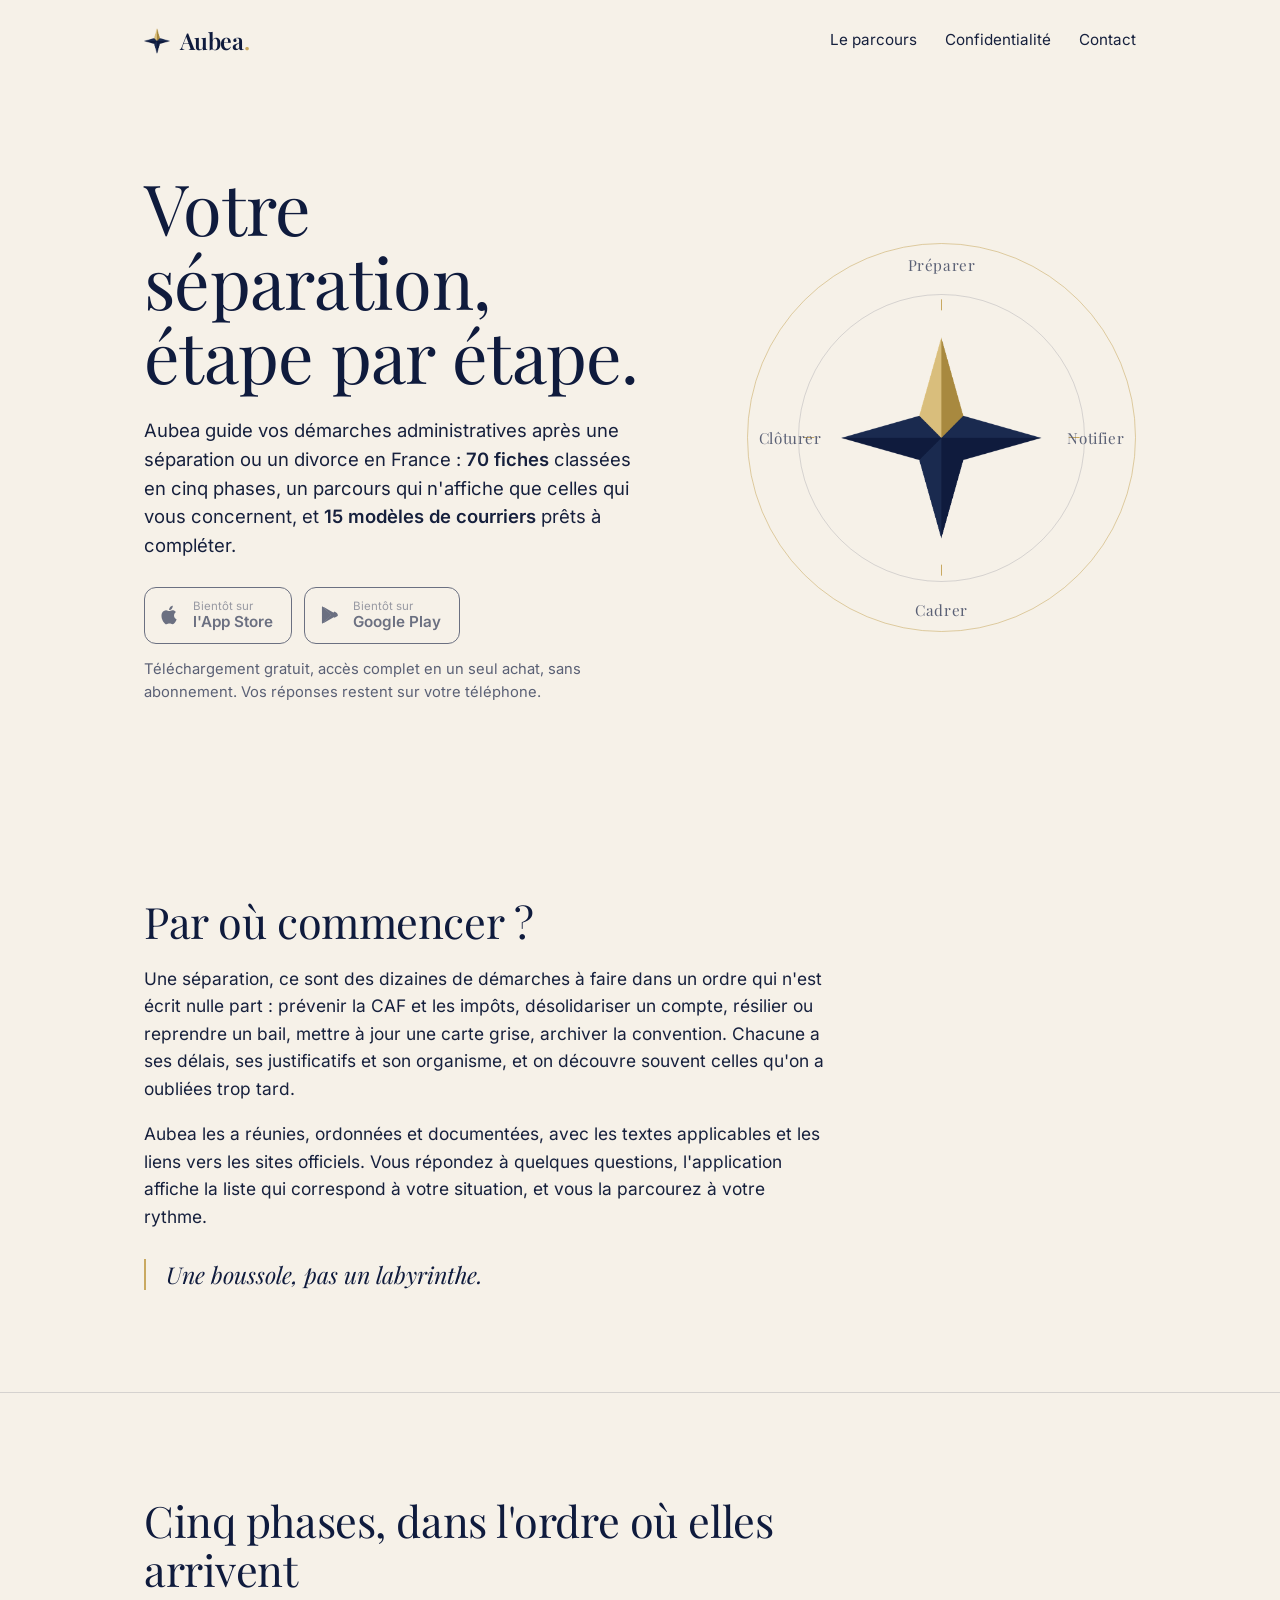
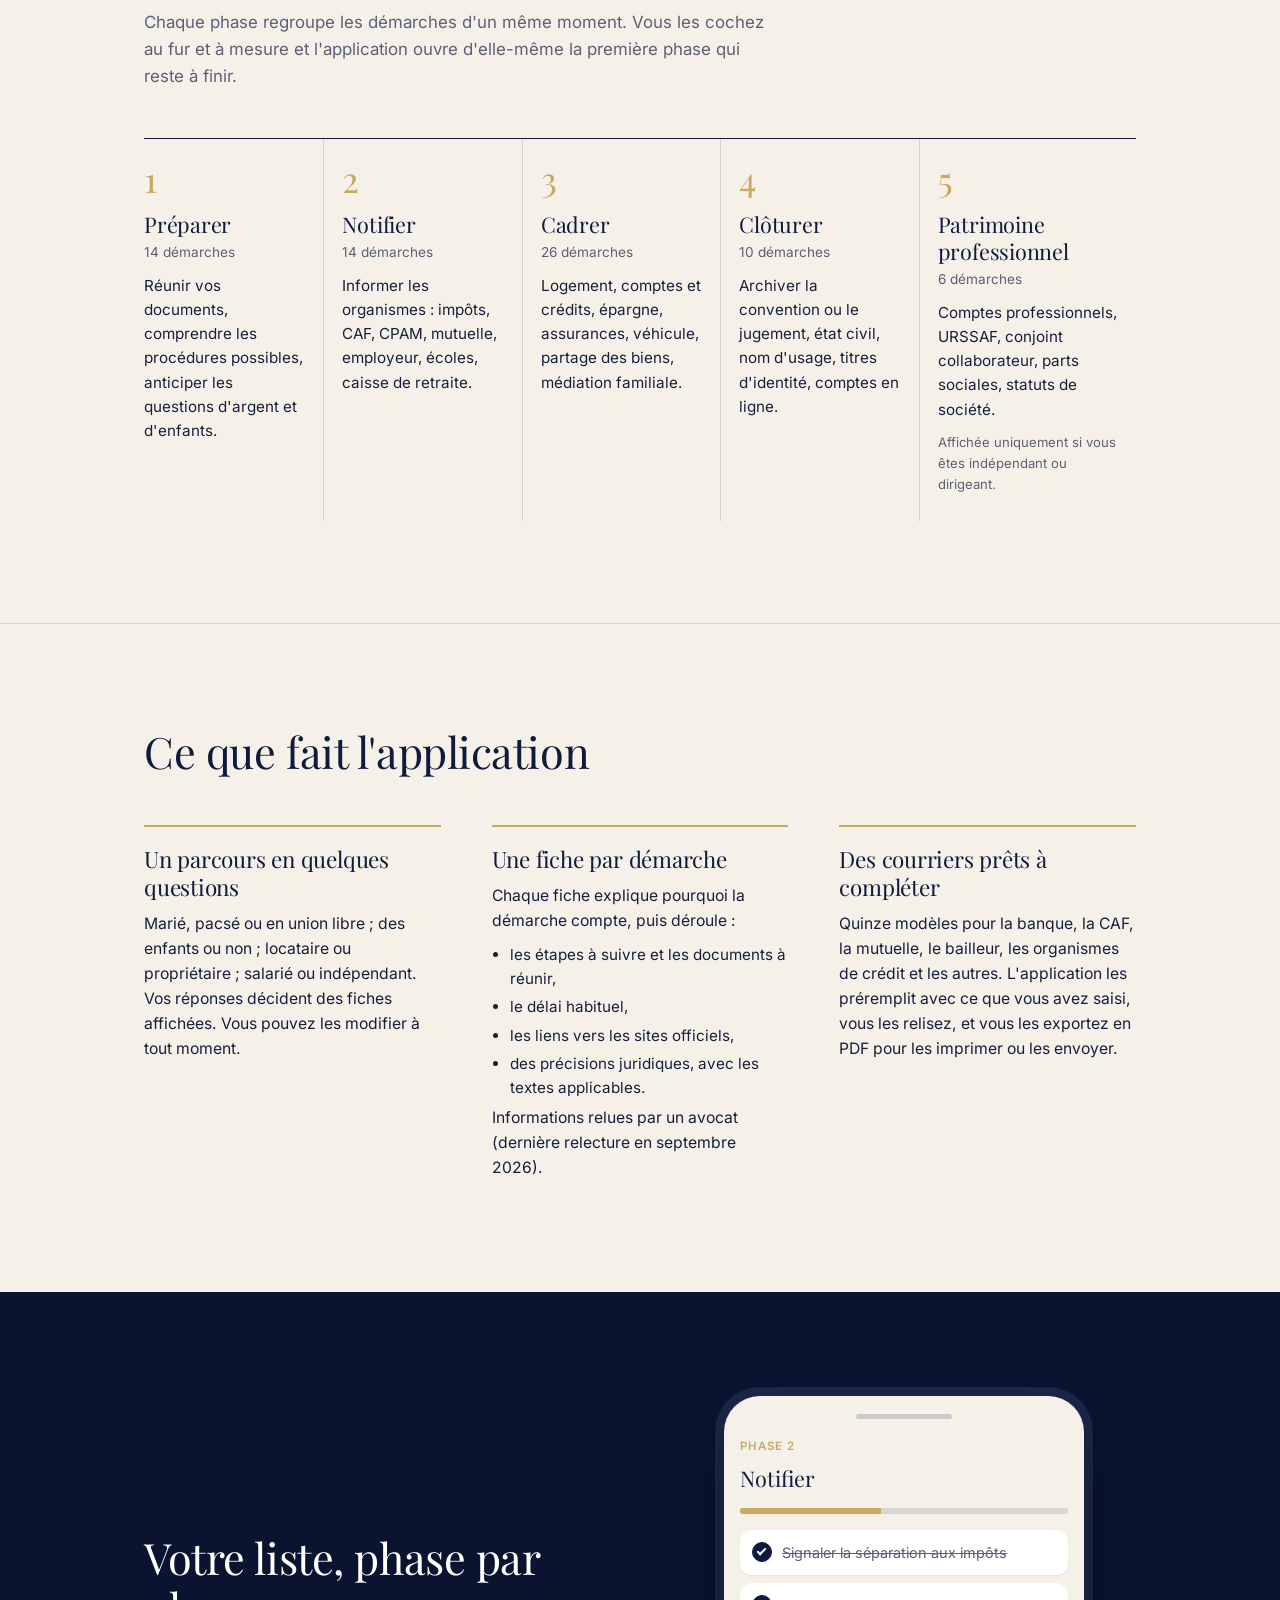
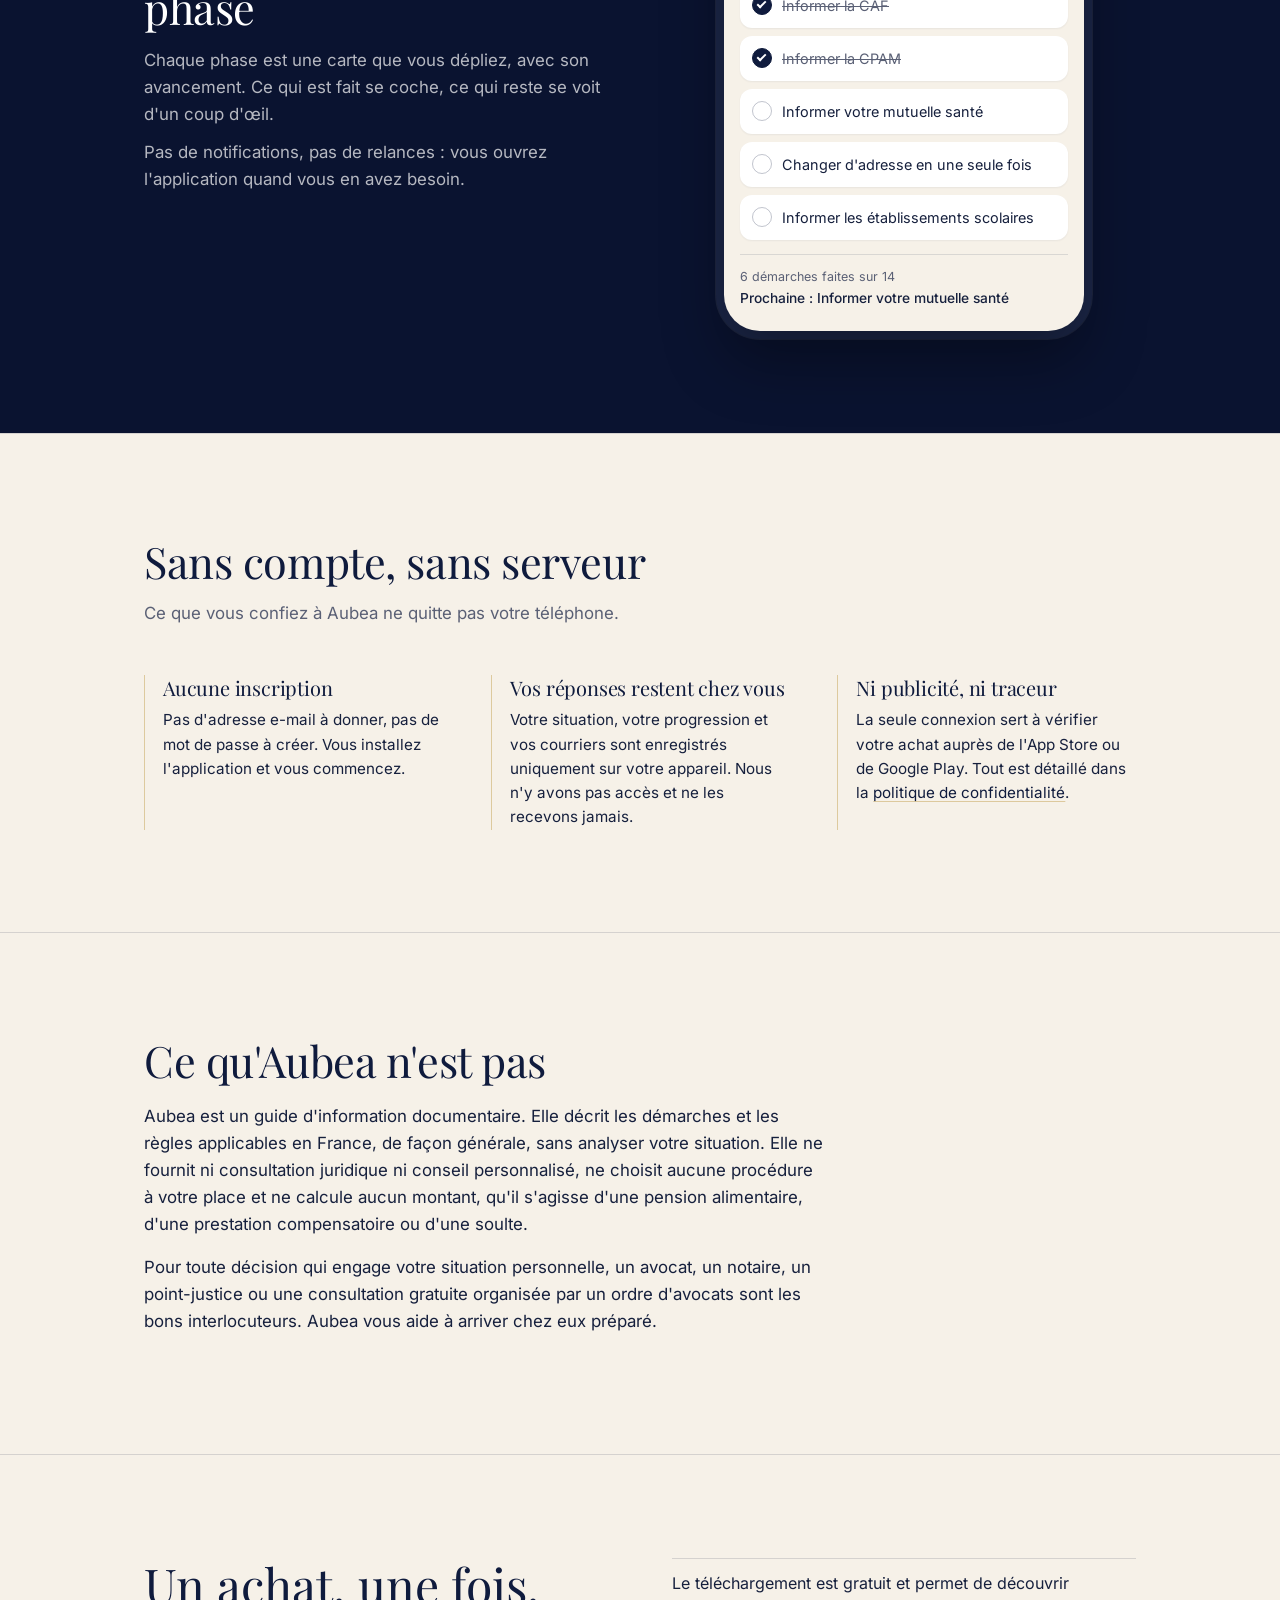
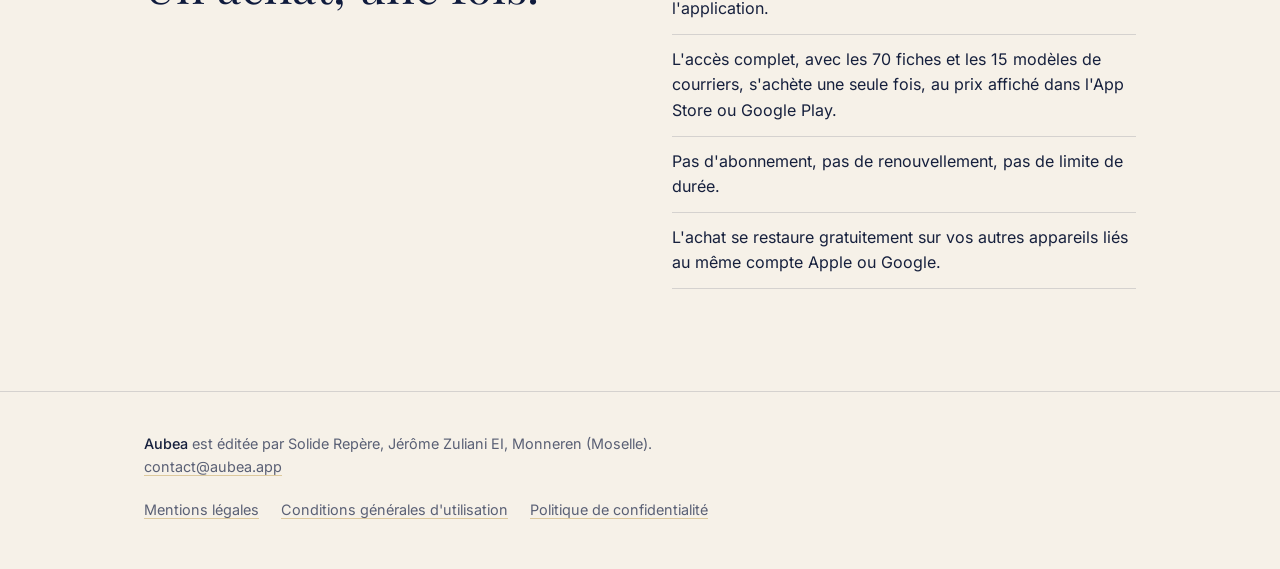
==== index.html @ edfd2e70 "Site vitrine aubea.app" ====
<!doctype html>
<html lang="fr">
<head>
  <meta charset="utf-8">
  <meta name="viewport" content="width=device-width, initial-scale=1">
  <title>Aubea — Vos démarches de séparation et de divorce, étape par étape</title>
  <meta name="description" content="Aubea est une application mobile qui guide vos démarches administratives après une séparation ou un divorce en France : 70 fiches en cinq phases, un parcours adapté à votre situation, 15 modèles de courriers. Sans compte, sans serveur.">
  <link rel="canonical" href="https://aubea.app/">
  <link rel="icon" href="images/favicon.png" type="image/png">
  <link rel="apple-touch-icon" href="images/apple-touch-icon.png">
  <meta property="og:title" content="Aubea — Vos démarches de séparation, étape par étape">
  <meta property="og:description" content="70 fiches, cinq phases, 15 modèles de courriers. Vos réponses restent sur votre téléphone.">
  <meta property="og:url" content="https://aubea.app/">
  <meta property="og:image" content="https://aubea.app/images/apple-touch-icon.png">
  <meta name="theme-color" content="#0F1B3D">
  <link rel="stylesheet" href="style.css">
</head>
<body>

<header class="site-header">
  <div class="wrap">
    <a class="brand" href="/" aria-label="Aubea, accueil"><img src="images/rose.png" alt=""><span>Aubea</span></a>
    <nav class="site-nav" aria-label="Navigation principale">
      <a href="#parcours">Le parcours</a>
      <a href="#confidentialite">Confidentialité</a>
      <a href="mailto:contact@aubea.app">Contact</a>
    </nav>
  </div>
</header>

<main>

<section class="hero">
  <div class="wrap">
    <div class="hero-copy">
      <h1>Votre séparation, étape par étape.</h1>
      <p class="lead">Aubea guide vos démarches administratives après une séparation ou un divorce en France : <strong>70 fiches</strong> classées en cinq phases, un parcours qui n'affiche que celles qui vous concernent, et <strong>15 modèles de courriers</strong> prêts à compléter.</p>
      <div class="store-row">
        <a class="store" href="#" aria-disabled="true" tabindex="-1">
          <svg viewBox="0 0 24 24" aria-hidden="true"><path fill="currentColor" d="M16.4 12.6c0-2.5 2-3.7 2.1-3.8-1.2-1.7-3-1.9-3.6-2-1.5-.2-3 .9-3.8.9-.8 0-2-.9-3.3-.9-1.7 0-3.3 1-4.2 2.5-1.8 3.1-.5 7.7 1.3 10.2.9 1.2 1.9 2.6 3.2 2.6 1.3-.1 1.8-.8 3.3-.8s2 .8 3.3.8c1.4 0 2.3-1.3 3.1-2.5 1-1.4 1.4-2.8 1.4-2.9 0 0-2.8-1.1-2.8-4.1zM14 5.2c.7-.8 1.1-2 1-3.2-1 0-2.2.7-2.9 1.5-.6.7-1.2 1.9-1 3.1 1.1.1 2.2-.6 2.9-1.4z"/></svg>
          <span><small>Bientôt sur</small><b>l'App Store</b></span>
        </a>
        <a class="store" href="#" aria-disabled="true" tabindex="-1">
          <svg viewBox="0 0 24 24" aria-hidden="true"><path fill="currentColor" d="M3.6 2.4c-.3.3-.4.7-.4 1.2v16.8c0 .5.1.9.4 1.2l9.3-9.6-9.3-9.6zm10.4 10.7 3-3.1L5.6 3.5c-.4-.2-.8-.3-1.1-.2l9.5 9.8zm0-2.2L4.5 20.7c.3.1.7 0 1.1-.2L17 14l-3-3.1zm5.9-.9-3-1.7-3.3 3.4 3.3 3.4 3-1.7c1-.6 1-1.9 0-2.4z"/></svg>
          <span><small>Bientôt sur</small><b>Google Play</b></span>
        </a>
      </div>
      <p class="hero-note">Téléchargement gratuit, accès complet en un seul achat, sans abonnement. Vos réponses restent sur votre téléphone.</p>
    </div>

    <div class="compass" aria-hidden="true">
      <div class="ring"></div>
      <div class="ticks"></div>
      <div class="ring inner"></div>
      <span class="pt n">Préparer</span>
      <span class="pt e">Notifier</span>
      <span class="pt s">Cadrer</span>
      <span class="pt w">Clôturer</span>
      <img src="images/rose.png" alt="">
    </div>
  </div>
</section>

<section class="section" id="commencer">
  <div class="wrap">
   <div class="prose">
    <h2>Par où commencer ?</h2>
    <p>Une séparation, ce sont des dizaines de démarches à faire dans un ordre qui n'est écrit nulle part : prévenir la CAF et les impôts, désolidariser un compte, résilier ou reprendre un bail, mettre à jour une carte grise, archiver la convention. Chacune a ses délais, ses justificatifs et son organisme, et on découvre souvent celles qu'on a oubliées trop tard.</p>
    <p>Aubea les a réunies, ordonnées et documentées, avec les textes applicables et les liens vers les sites officiels. Vous répondez à quelques questions, l'application affiche la liste qui correspond à votre situation, et vous la parcourez à votre rythme.</p>
    <p class="pull">Une boussole, pas un labyrinthe.</p>
   </div>
  </div>
</section>

<section class="section" id="parcours">
  <div class="wrap">
    <div class="section-head">
      <h2>Cinq phases, dans l'ordre où elles arrivent</h2>
      <p>Chaque phase regroupe les démarches d'un même moment. Vous les cochez au fur et à mesure et l'application ouvre d'elle-même la première phase qui reste à finir.</p>
    </div>
    <ol class="phases">
      <li><span class="num">1</span><h3>Préparer</h3><div class="count">14 démarches</div><p>Réunir vos documents, comprendre les procédures possibles, anticiper les questions d'argent et d'enfants.</p></li>
      <li><span class="num">2</span><h3>Notifier</h3><div class="count">14 démarches</div><p>Informer les organismes : impôts, CAF, CPAM, mutuelle, employeur, écoles, caisse de retraite.</p></li>
      <li><span class="num">3</span><h3>Cadrer</h3><div class="count">26 démarches</div><p>Logement, comptes et crédits, épargne, assurances, véhicule, partage des biens, médiation familiale.</p></li>
      <li><span class="num">4</span><h3>Clôturer</h3><div class="count">10 démarches</div><p>Archiver la convention ou le jugement, état civil, nom d'usage, titres d'identité, comptes en ligne.</p></li>
      <li><span class="num">5</span><h3>Patrimoine professionnel</h3><div class="count">6 démarches</div><p>Comptes professionnels, URSSAF, conjoint collaborateur, parts sociales, statuts de société.</p><div class="opt">Affichée uniquement si vous êtes indépendant ou dirigeant.</div></li>
    </ol>
  </div>
</section>

<section class="section" id="comment">
  <div class="wrap">
    <div class="section-head">
      <h2>Ce que fait l'application</h2>
    </div>
    <div class="how">
      <div>
        <h3>Un parcours en quelques questions</h3>
        <p>Marié, pacsé ou en union libre ; des enfants ou non ; locataire ou propriétaire ; salarié ou indépendant. Vos réponses décident des fiches affichées. Vous pouvez les modifier à tout moment.</p>
      </div>
      <div>
        <h3>Une fiche par démarche</h3>
        <p>Chaque fiche explique pourquoi la démarche compte, puis déroule :</p>
        <ul>
          <li>les étapes à suivre et les documents à réunir,</li>
          <li>le délai habituel,</li>
          <li>les liens vers les sites officiels,</li>
          <li>des précisions juridiques, avec les textes applicables.</li>
        </ul>
        <p>Informations relues par un avocat (dernière relecture en septembre 2026).</p>
      </div>
      <div>
        <h3>Des courriers prêts à compléter</h3>
        <p>Quinze modèles pour la banque, la CAF, la mutuelle, le bailleur, les organismes de crédit et les autres. L'application les préremplit avec ce que vous avez saisi, vous les relisez, et vous les exportez en PDF pour les imprimer ou les envoyer.</p>
      </div>
    </div>
  </div>
</section>

<section class="section dark" id="apercu">
  <div class="wrap preview">
    <div class="section-head">
      <h2>Votre liste, phase par phase</h2>
      <p>Chaque phase est une carte que vous dépliez, avec son avancement. Ce qui est fait se coche, ce qui reste se voit d'un coup d'œil.</p>
      <p>Pas de notifications, pas de relances : vous ouvrez l'application quand vous en avez besoin.</p>
    </div>
    <div class="phone" aria-label="Aperçu de l'écran des démarches">
      <div class="bar"></div>
      <div class="kicker">Phase 2</div>
      <div class="ttl">Notifier</div>
      <div class="progress"><i></i></div>
      <ul>
        <li class="done"><span class="chk"></span><span>Signaler la séparation aux impôts</span></li>
        <li class="done"><span class="chk"></span><span>Informer la CAF</span></li>
        <li class="done"><span class="chk"></span><span>Informer la CPAM</span></li>
        <li><span class="chk"></span><span>Informer votre mutuelle santé</span></li>
        <li><span class="chk"></span><span>Changer d'adresse en une seule fois</span></li>
        <li><span class="chk"></span><span>Informer les établissements scolaires</span></li>
      </ul>
      <div class="foot">6 démarches faites sur 14<b>Prochaine : Informer votre mutuelle santé</b></div>
    </div>
  </div>
</section>

<section class="section" id="confidentialite">
  <div class="wrap">
    <div class="section-head">
      <h2>Sans compte, sans serveur</h2>
      <p>Ce que vous confiez à Aubea ne quitte pas votre téléphone.</p>
    </div>
    <div class="facts">
      <div>
        <h3>Aucune inscription</h3>
        <p>Pas d'adresse e-mail à donner, pas de mot de passe à créer. Vous installez l'application et vous commencez.</p>
      </div>
      <div>
        <h3>Vos réponses restent chez vous</h3>
        <p>Votre situation, votre progression et vos courriers sont enregistrés uniquement sur votre appareil. Nous n'y avons pas accès et ne les recevons jamais.</p>
      </div>
      <div>
        <h3>Ni publicité, ni traceur</h3>
        <p>La seule connexion sert à vérifier votre achat auprès de l'App Store ou de Google Play. Tout est détaillé dans la <a href="confidentialite.html">politique de confidentialité</a>.</p>
      </div>
    </div>
  </div>
</section>

<section class="section" id="limites">
  <div class="wrap">
   <div class="limits">
    <h2>Ce qu'Aubea n'est pas</h2>
    <p>Aubea est un guide d'information documentaire. Elle décrit les démarches et les règles applicables en France, de façon générale, sans analyser votre situation. Elle ne fournit ni consultation juridique ni conseil personnalisé, ne choisit aucune procédure à votre place et ne calcule aucun montant, qu'il s'agisse d'une pension alimentaire, d'une prestation compensatoire ou d'une soulte.</p>
    <p>Pour toute décision qui engage votre situation personnelle, un avocat, un notaire, un point-justice ou une consultation gratuite organisée par un ordre d'avocats sont les bons interlocuteurs. Aubea vous aide à arriver chez eux préparé.</p>
   </div>
  </div>
</section>

<section class="section" id="prix">
  <div class="wrap price">
    <div>
      <p class="big">Un achat, une fois.</p>
    </div>
    <ul>
      <li>Le téléchargement est gratuit et permet de découvrir l'application.</li>
      <li>L'accès complet, avec les 70 fiches et les 15 modèles de courriers, s'achète une seule fois, au prix affiché dans l'App Store ou Google Play.</li>
      <li>Pas d'abonnement, pas de renouvellement, pas de limite de durée.</li>
      <li>L'achat se restaure gratuitement sur vos autres appareils liés au même compte Apple ou Google.</li>
    </ul>
  </div>
</section>

</main>

<footer class="site-footer">
  <div class="wrap">
    <div class="who">
      <b>Aubea</b> est éditée par Solide Repère, Jérôme Zuliani EI, Monneren (Moselle).<br>
      <a href="mailto:contact@aubea.app">contact@aubea.app</a>
    </div>
    <nav aria-label="Informations légales">
      <a href="mentions-legales.html">Mentions légales</a>
      <a href="cgu.html">Conditions générales d'utilisation</a>
      <a href="confidentialite.html">Politique de confidentialité</a>
    </nav>
  </div>
</footer>

</body>
</html>
---- style.css ----
/* aubea.app — feuille de style unique. Polices auto-hébergées (aucun appel externe). */

@font-face { font-family: "Playfair Display"; font-style: normal; font-weight: 400; font-display: swap; src: url("fonts/playfair-display-latin-400-normal.woff2") format("woff2"); }
@font-face { font-family: "Playfair Display"; font-style: italic; font-weight: 400; font-display: swap; src: url("fonts/playfair-display-latin-400-italic.woff2") format("woff2"); }
@font-face { font-family: "Playfair Display"; font-style: normal; font-weight: 500; font-display: swap; src: url("fonts/playfair-display-latin-500-normal.woff2") format("woff2"); }
@font-face { font-family: "Playfair Display"; font-style: normal; font-weight: 600; font-display: swap; src: url("fonts/playfair-display-latin-600-normal.woff2") format("woff2"); }
@font-face { font-family: "Inter"; font-style: normal; font-weight: 400; font-display: swap; src: url("fonts/inter-latin-400-normal.woff2") format("woff2"); }
@font-face { font-family: "Inter"; font-style: normal; font-weight: 500; font-display: swap; src: url("fonts/inter-latin-500-normal.woff2") format("woff2"); }
@font-face { font-family: "Inter"; font-style: normal; font-weight: 600; font-display: swap; src: url("fonts/inter-latin-600-normal.woff2") format("woff2"); }

:root {
  --navy: #0F1B3D;
  --navy-deep: #0A1330;
  --gold: #C9A961;
  --gold-soft: #E6D5A8;
  --cream: #F6F1E8;
  --paper: #FCFAF5;
  --ink: #16203D;
  --muted: #5A6075;
  --line: rgba(15, 27, 61, 0.14);
  --line-gold: rgba(201, 169, 97, 0.55);
  --serif: "Playfair Display", "Iowan Old Style", Georgia, serif;
  --sans: "Inter", -apple-system, "Segoe UI", Helvetica, Arial, sans-serif;
  --measure: 62ch;
  --gutter: clamp(20px, 5vw, 64px);
}

*, *::before, *::after { box-sizing: border-box; }
html { scroll-behavior: smooth; -webkit-text-size-adjust: 100%; }
@media (prefers-reduced-motion: reduce) { html { scroll-behavior: auto; } }

body {
  margin: 0;
  font-family: var(--sans);
  font-size: 17px;
  line-height: 1.6;
  color: var(--ink);
  background: var(--cream);
}

h1, h2, h3 { font-family: var(--serif); font-weight: 400; margin: 0; letter-spacing: -0.01em; }
h1 { font-size: clamp(2.4rem, 6vw, 4.4rem); line-height: 1.05; }
h2 { font-size: clamp(1.9rem, 3.6vw, 2.7rem); line-height: 1.15; }
h3 { font-size: 1.4rem; line-height: 1.25; }
p { margin: 0 0 1em; }
a { color: var(--navy); text-decoration-color: var(--line-gold); text-underline-offset: 3px; }
a:hover { text-decoration-color: var(--gold); }
:focus-visible { outline: 2px solid var(--gold); outline-offset: 3px; }
img { max-width: 100%; height: auto; display: block; }
.wrap { max-width: 1120px; margin: 0 auto; padding-inline: var(--gutter); }

/* ─── En-tête ─── */
.site-header { padding: 22px 0; }
.site-header .wrap { display: flex; align-items: center; justify-content: space-between; gap: 24px; }
.brand { display: inline-flex; align-items: center; gap: 10px; text-decoration: none; color: var(--navy); }
.brand img { width: 26px; height: 26px; }
.brand span { font-family: var(--serif); font-size: 1.45rem; font-weight: 600; letter-spacing: -0.01em; }
.brand span::after { content: "."; color: var(--gold); }
.site-nav { display: flex; gap: 28px; font-size: 0.95rem; }
.site-nav a { text-decoration: none; color: var(--ink); }
.site-nav a:hover { color: var(--navy); text-decoration: underline; }
.site-nav a { white-space: nowrap; }
@media (max-width: 560px) { .site-nav { gap: 16px; font-size: 0.9rem; } .site-nav a:first-child { display: none; } }

/* ─── Hero ─── */
.hero { padding: clamp(32px, 7vw, 96px) 0 clamp(40px, 7vw, 96px); }
.hero .wrap { display: grid; grid-template-columns: minmax(0, 1.15fr) minmax(0, 0.85fr); gap: clamp(32px, 6vw, 80px); align-items: center; }
.hero-copy { max-width: 36rem; }
.hero-copy h1 { margin-bottom: 24px; color: var(--navy); }
.hero-copy .lead { font-size: 1.15rem; line-height: 1.55; color: var(--ink); max-width: 32rem; }
.hero-copy .lead strong { font-weight: 600; }
.store-row { display: flex; flex-wrap: wrap; gap: 12px; margin: 28px 0 14px; }
.store {
  display: inline-flex; align-items: center; gap: 12px;
  padding: 12px 18px 12px 14px; border-radius: 12px;
  border: 1.5px solid var(--navy); color: var(--navy); text-decoration: none;
  font-size: 0.95rem; line-height: 1.15; background: transparent;
}
.store svg { width: 22px; height: 22px; flex: none; }
.store small { display: block; font-size: 0.72rem; color: var(--muted); }
.store b { font-weight: 600; }
.store[aria-disabled="true"] { opacity: 0.6; cursor: default; }
.hero-note { font-size: 0.92rem; color: var(--muted); margin: 0; }

/* La rose des vents : l'élément mémorable, posée sur deux anneaux gradués. */
.compass { position: relative; aspect-ratio: 1; width: min(100%, 440px); margin-inline: auto; }
.compass .ring { position: absolute; inset: 0; border-radius: 50%; border: 1px solid var(--line-gold); }
.compass .ring.inner { inset: 13%; border-color: var(--line); }
.compass .ticks { position: absolute; inset: 0; border-radius: 50%;
  background:
    conic-gradient(from -0.4deg, var(--gold) 0 0.8deg, transparent 0 90deg),
    conic-gradient(from 89.6deg, var(--gold) 0 0.8deg, transparent 0 90deg),
    conic-gradient(from 179.6deg, var(--gold) 0 0.8deg, transparent 0 90deg),
    conic-gradient(from 269.6deg, var(--gold) 0 0.8deg, transparent 0 90deg);
  -webkit-mask: radial-gradient(circle, transparent 0 46%, #000 46.5% 50%, transparent 50.5%);
          mask: radial-gradient(circle, transparent 0 46%, #000 46.5% 50%, transparent 50.5%);
}
.compass img { position: absolute; inset: 24%; width: 52%; height: 52%; object-fit: contain; }
.compass .pt { position: absolute; font-family: var(--serif); font-size: 0.95rem; color: var(--muted); letter-spacing: 0.04em; }
.compass .pt.n { top: 2.5%; left: 50%; transform: translateX(-50%); }
.compass .pt.s { bottom: 2.5%; left: 50%; transform: translateX(-50%); }
.compass .pt.e { right: 3%; top: 50%; transform: translateY(-50%); }
.compass .pt.w { left: 3%; top: 50%; transform: translateY(-50%); }

@media (max-width: 860px) {
  .hero .wrap { grid-template-columns: 1fr; }
  .compass { width: min(72vw, 340px); order: -1; }
}

/* ─── Sections ─── */
.section { padding: clamp(48px, 8vw, 112px) 0; }
.section + .section { border-top: 1px solid var(--line); }
.section-head { max-width: 40rem; margin-bottom: clamp(28px, 4vw, 48px); }
.section-head h2 { color: var(--navy); margin-bottom: 14px; }
.section-head p { color: var(--muted); font-size: 1.05rem; margin: 0; }

.prose { max-width: var(--measure); }
.prose h2, .limits h2 { color: var(--navy); margin-bottom: 18px; }
.prose p { font-size: 1.08rem; }
.prose .pull { font-family: var(--serif); font-style: italic; font-size: 1.45rem; line-height: 1.35; color: var(--navy); margin: 28px 0 0; padding-left: 20px; border-left: 2px solid var(--gold); }

/* Les cinq phases : une vraie séquence, donc numérotée. */
.phases { list-style: none; margin: 0; padding: 0; display: grid; grid-template-columns: repeat(5, 1fr); gap: 0; border-top: 1px solid var(--navy); }
.phases li { padding: 22px 18px 26px 0; border-right: 1px solid var(--line); margin-right: 18px; }
.phases li:last-child { border-right: 0; margin-right: 0; }
.phases .num { font-family: var(--serif); font-size: 2.2rem; line-height: 1; color: var(--gold); }
.phases h3 { margin: 10px 0 4px; font-size: 1.35rem; color: var(--navy); }
.phases .count { font-size: 0.85rem; color: var(--muted); margin-bottom: 10px; }
.phases p { font-size: 0.95rem; color: var(--ink); margin: 0; }
.phases .opt { font-size: 0.82rem; color: var(--muted); margin-top: 10px; }
@media (max-width: 960px) { .phases { grid-template-columns: repeat(2, 1fr); border-top: 0; } .phases li { border-right: 0; margin-right: 0; border-top: 1px solid var(--navy); padding-right: 18px; } }
@media (max-width: 520px) { .phases { grid-template-columns: 1fr; } }

/* Trois colonnes « comment ça marche » : sans cartes, colonnes séparées par des filets. */
.how { display: grid; grid-template-columns: repeat(3, 1fr); gap: clamp(24px, 4vw, 56px); }
.how > div { padding-top: 18px; border-top: 2px solid var(--gold); }
.how h3 { color: var(--navy); margin-bottom: 10px; }
.how p { font-size: 0.98rem; margin: 0 0 10px; }
.how ul { margin: 0; padding-left: 18px; font-size: 0.95rem; color: var(--ink); }
.how li { margin-bottom: 4px; }
@media (max-width: 800px) { .how { grid-template-columns: 1fr; } }

/* ─── Aperçu sombre avec la maquette téléphone ─── */
.dark { background: var(--navy-deep); color: #fff; }
.dark .section-head h2 { color: #fff; }
.dark .section-head p { color: rgba(255,255,255,0.7); }
.preview { display: grid; grid-template-columns: minmax(0, 1fr) minmax(0, 1fr); gap: clamp(28px, 5vw, 72px); align-items: center; }
.preview .section-head { margin-bottom: 0; }
.preview .section-head p + p { margin-top: 12px; }
.phone { width: min(100%, 360px); margin-inline: auto; background: var(--cream); color: var(--ink); border-radius: 36px; padding: 18px 16px 22px; box-shadow: 0 30px 60px rgba(0,0,0,0.35), 0 0 0 8px #1C2749, 0 0 0 9px rgba(255,255,255,0.08); }
.phone .bar { width: 96px; height: 5px; border-radius: 3px; background: rgba(15,27,61,0.18); margin: 0 auto 18px; }
.phone .kicker { font-size: 0.72rem; letter-spacing: 0.08em; text-transform: uppercase; color: var(--gold); font-weight: 600; }
.phone .ttl { font-family: var(--serif); font-size: 1.35rem; color: var(--navy); margin: 6px 0 12px; }
.phone .progress { height: 6px; border-radius: 3px; background: rgba(15,27,61,0.12); overflow: hidden; margin-bottom: 16px; }
.phone .progress i { display: block; height: 100%; width: 43%; background: var(--gold); }
.phone ul { list-style: none; margin: 0; padding: 0; }
.phone li { display: flex; align-items: center; gap: 10px; background: #fff; border-radius: 12px; padding: 11px 12px; margin-bottom: 8px; font-size: 0.9rem; box-shadow: 0 1px 2px rgba(15,27,61,0.06); }
.phone li .chk { width: 20px; height: 20px; border-radius: 50%; border: 1.5px solid rgba(15,27,61,0.25); flex: none; }
.phone li.done .chk { background: var(--navy); border-color: var(--navy); position: relative; }
.phone li.done .chk::after { content: ""; position: absolute; left: 6px; top: 3px; width: 5px; height: 9px; border: solid #fff; border-width: 0 2px 2px 0; transform: rotate(45deg); }
.phone li.done span { text-decoration: line-through; color: var(--muted); }
.phone .foot { margin-top: 14px; padding-top: 12px; border-top: 1px solid rgba(15,27,61,0.12); font-size: 0.78rem; color: var(--muted); }
.phone .foot b { display: block; color: var(--ink); font-weight: 500; font-size: 0.86rem; }
@media (max-width: 800px) { .preview { grid-template-columns: 1fr; } }

/* ─── Confidentialité : trois faits sur une ligne ─── */
.facts { display: grid; grid-template-columns: repeat(3, 1fr); gap: clamp(20px, 4vw, 48px); }
.facts div { padding-left: 18px; border-left: 1px solid var(--line-gold); }
.facts h3 { font-size: 1.25rem; color: var(--navy); margin-bottom: 8px; }
.facts p { font-size: 0.95rem; margin: 0; color: var(--ink); }
@media (max-width: 760px) { .facts { grid-template-columns: 1fr; } }

/* ─── Ce qu'Aubea n'est pas ─── */
.limits { max-width: var(--measure); }
.limits p { font-size: 1.05rem; }

/* ─── Prix ─── */
.price { display: grid; grid-template-columns: minmax(0, 1fr) minmax(0, 1fr); gap: clamp(24px, 5vw, 72px); align-items: start; }
.price .big { font-family: var(--serif); font-size: clamp(2rem, 4vw, 3rem); line-height: 1.1; color: var(--navy); }
.price ul { margin: 0; padding: 0; list-style: none; }
.price li { padding: 12px 0; border-top: 1px solid var(--line); font-size: 1rem; }
.price li:last-child { border-bottom: 1px solid var(--line); }
@media (max-width: 760px) { .price { grid-template-columns: 1fr; } }

/* ─── Pied de page ─── */
.site-footer { border-top: 1px solid var(--line); padding: 40px 0 48px; font-size: 0.9rem; color: var(--muted); }
.site-footer .wrap { display: flex; flex-wrap: wrap; justify-content: space-between; gap: 20px 40px; }
.site-footer nav { display: flex; flex-wrap: wrap; gap: 8px 22px; }
.site-footer a { color: var(--muted); }
.site-footer .who { max-width: 34rem; }
.site-footer .who b { color: var(--ink); font-weight: 500; }

/* ─── Pages légales ─── */
.legal { padding: clamp(24px, 5vw, 64px) 0 clamp(56px, 8vw, 112px); }
.legal .doc { max-width: 46rem; }
.legal h1 { font-size: clamp(2rem, 4.5vw, 3rem); color: var(--navy); margin-bottom: 8px; }
.legal .version { color: var(--muted); font-size: 0.95rem; margin-bottom: 40px; padding-bottom: 20px; border-bottom: 1px solid var(--line-gold); }
.legal h2 { font-size: 1.35rem; margin: 38px 0 12px; color: var(--navy); }
.legal p { font-size: 1rem; line-height: 1.7; }
.legal .toc { margin: 0 0 8px; padding: 0; list-style: none; columns: 2; column-gap: 32px; font-size: 0.92rem; }
.legal .toc li { break-inside: avoid; margin-bottom: 4px; }
.legal .toc a { text-decoration: none; }
.legal .toc a:hover { text-decoration: underline; }
@media (max-width: 600px) { .legal .toc { columns: 1; } }
.legal dl { margin: 0; }
.legal dt { font-weight: 600; margin-top: 18px; }
.legal dd { margin: 4px 0 0; }
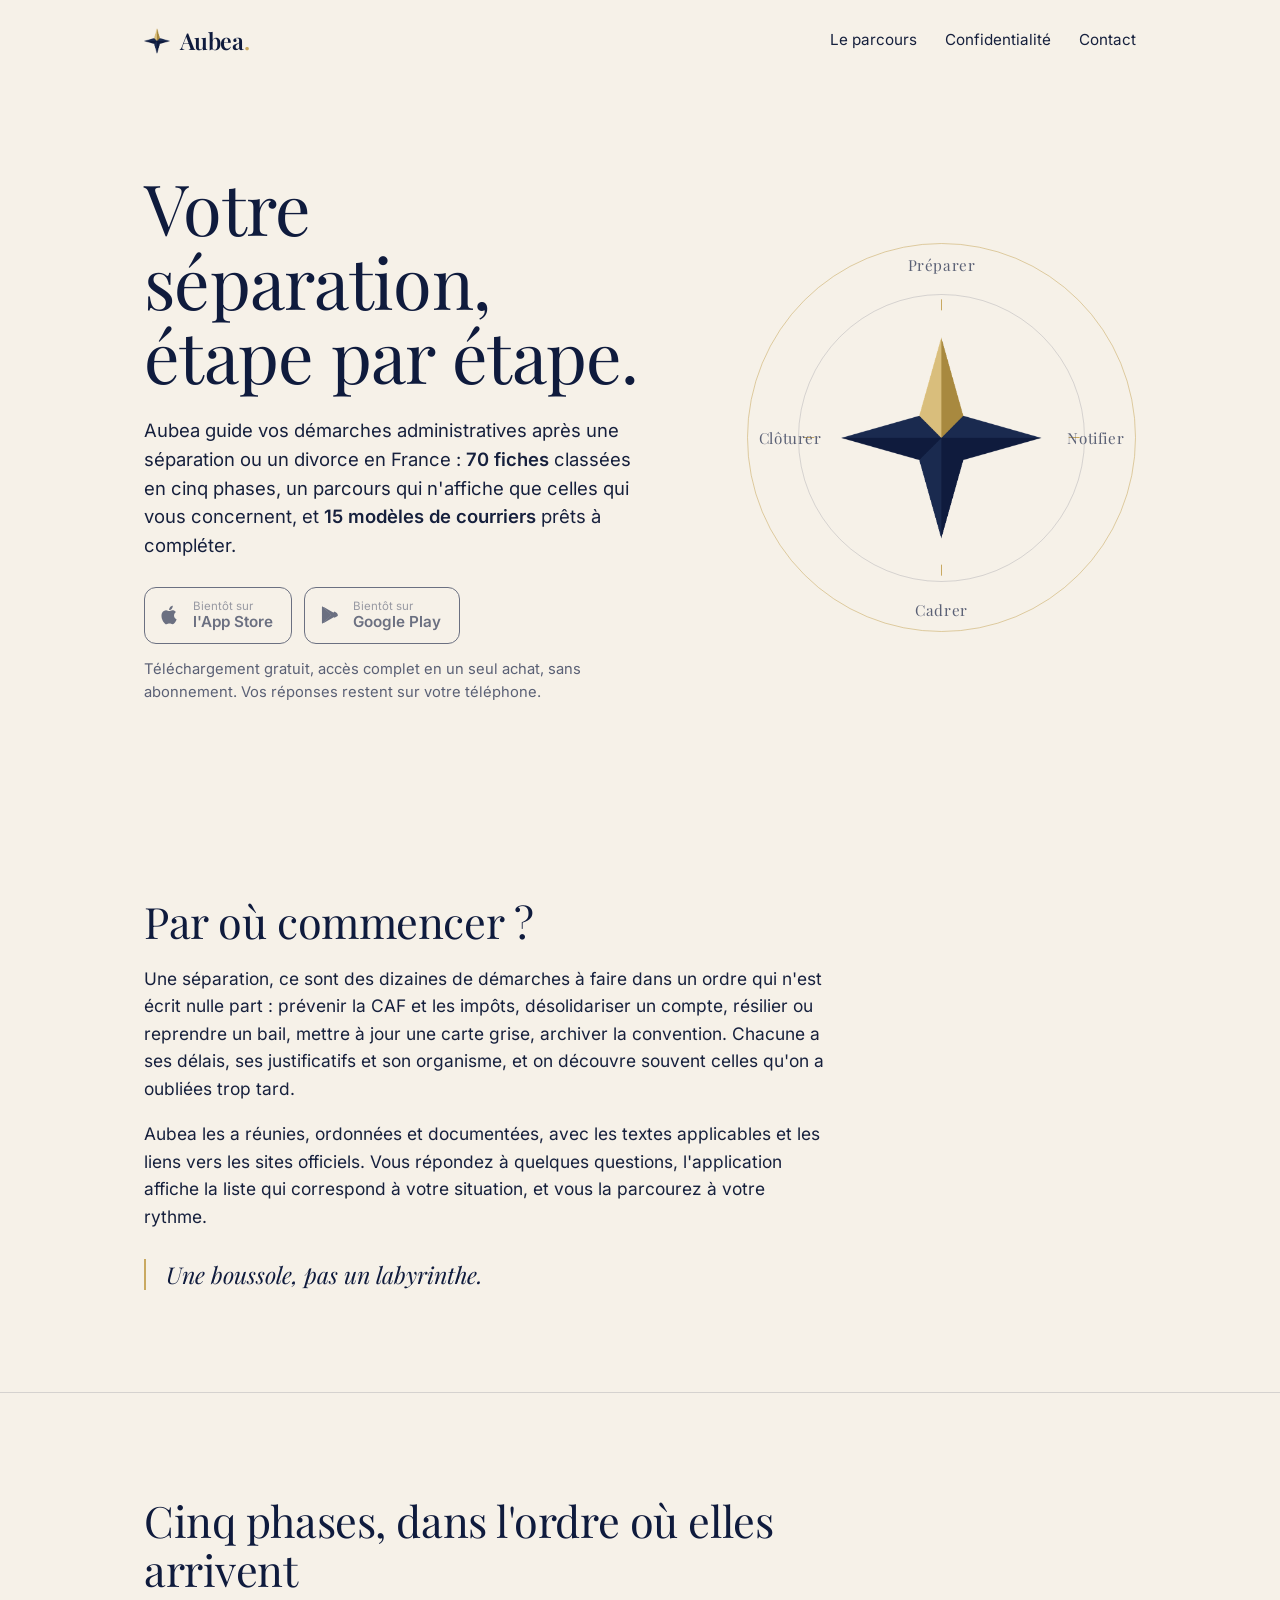
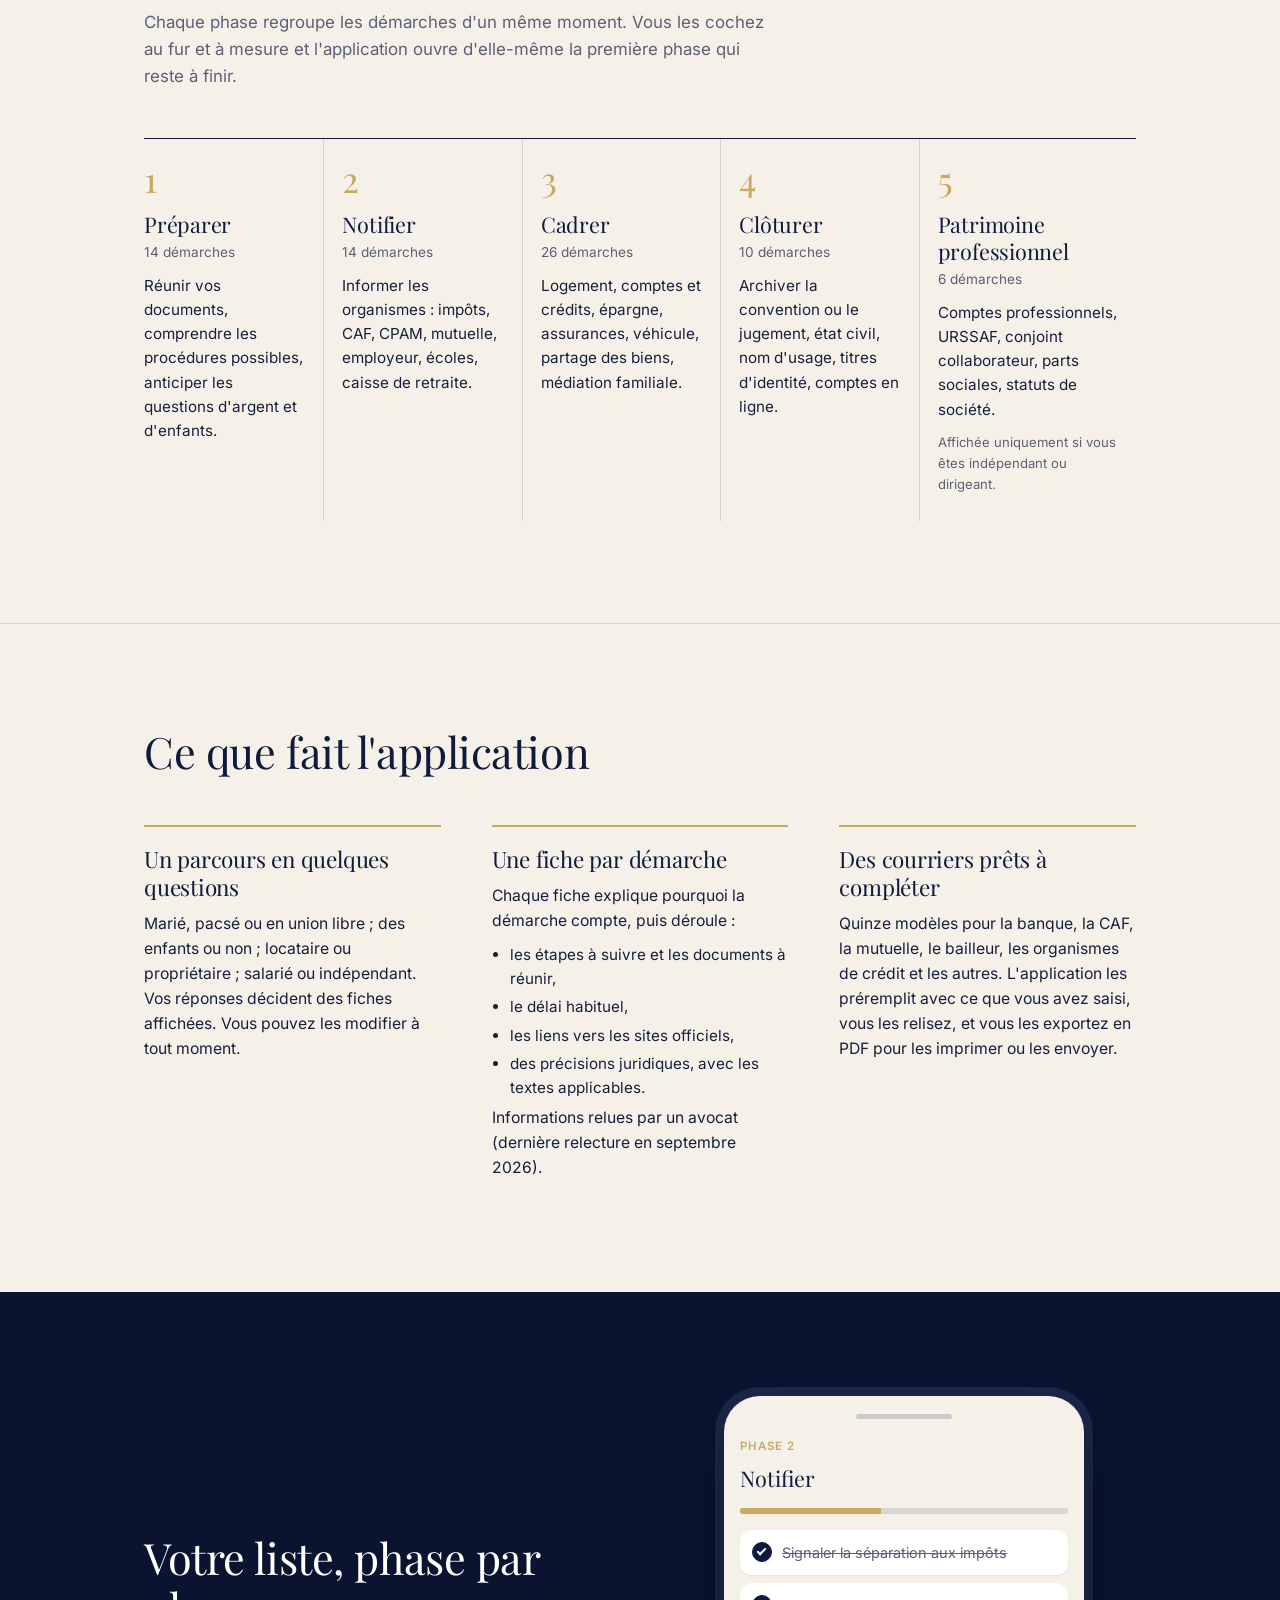
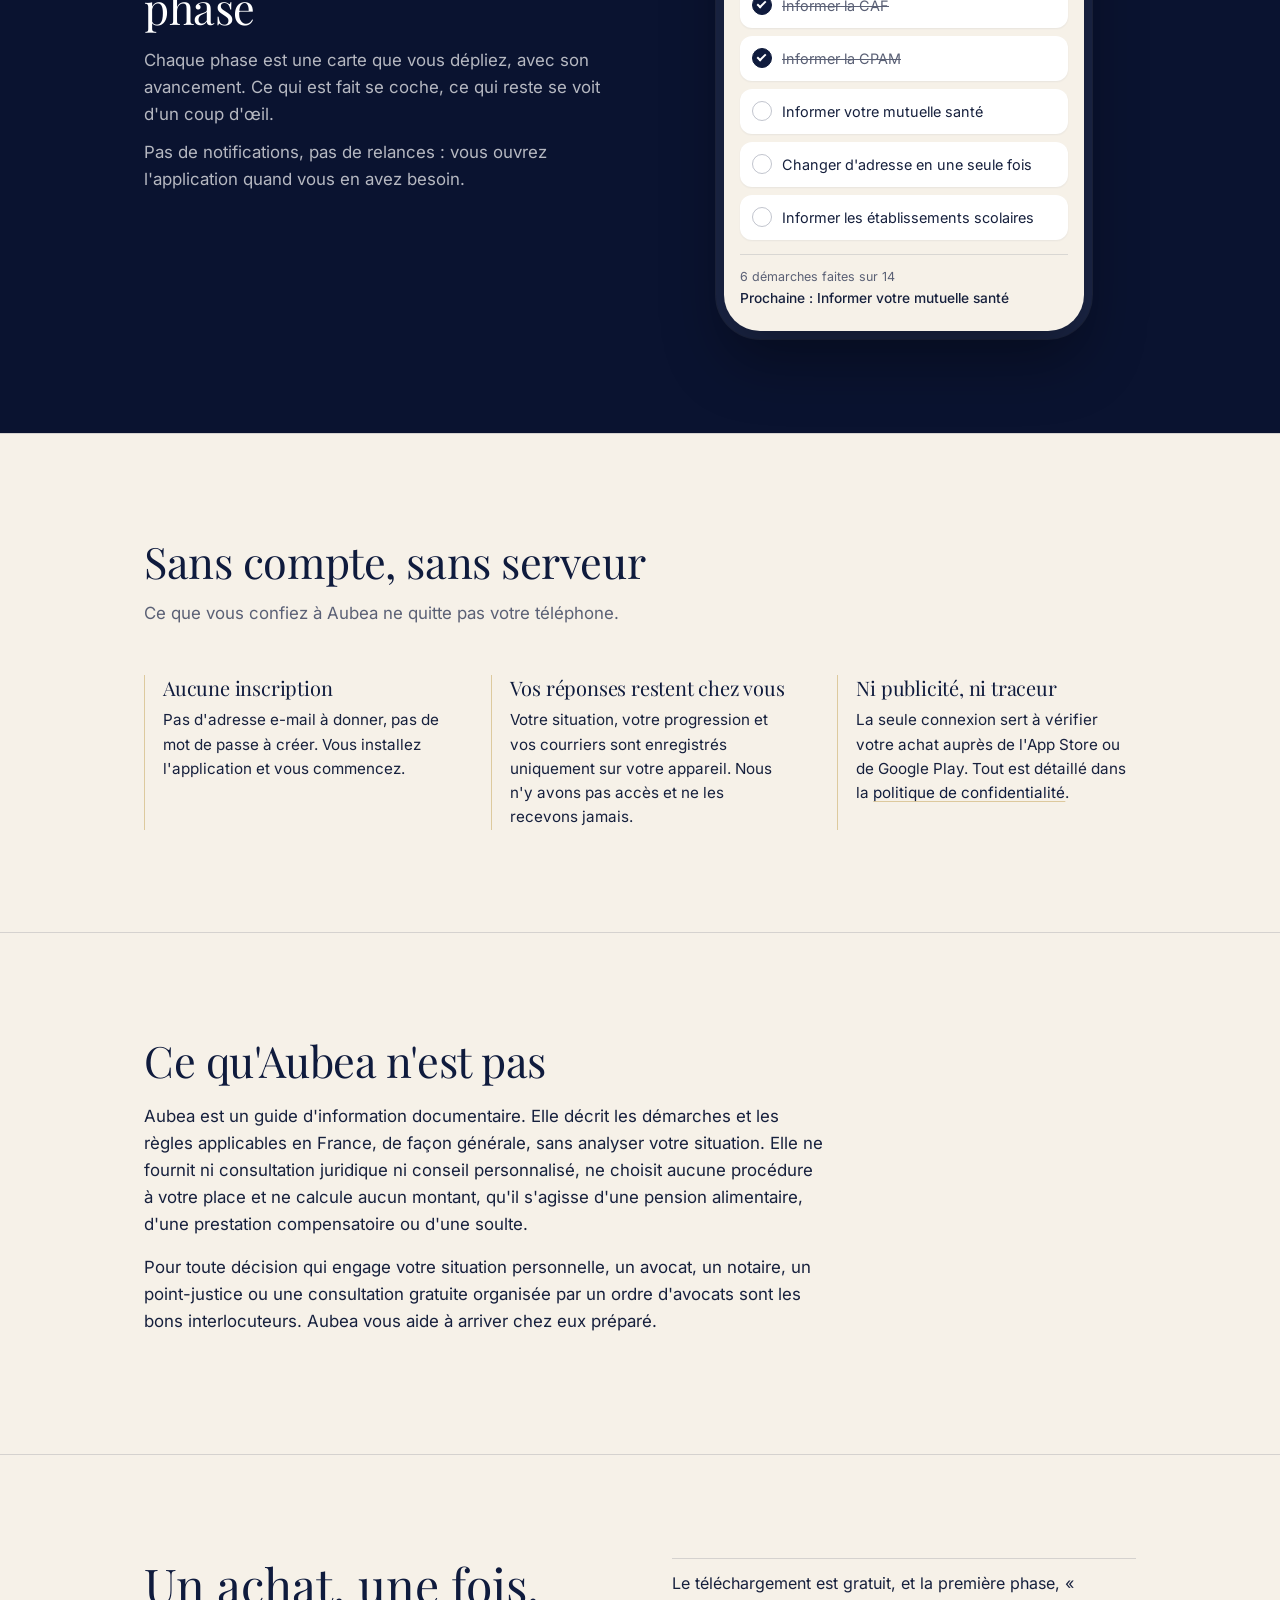
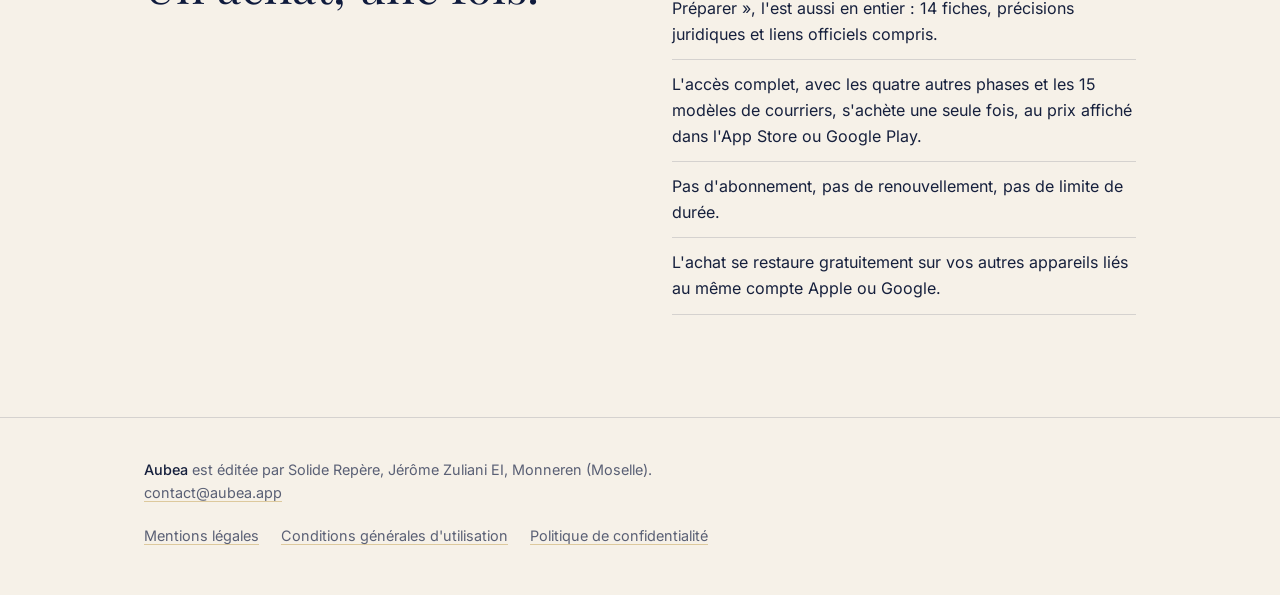
==== commit c5245e8a: "Prix : phase Préparer gratuite, accès complet sur les quatre autres phases" ====
--- a/index.html
+++ b/index.html
@@ -181,8 +181,8 @@
       <p class="big">Un achat, une fois.</p>
     </div>
     <ul>
-      <li>Le téléchargement est gratuit et permet de découvrir l'application.</li>
-      <li>L'accès complet, avec les 70 fiches et les 15 modèles de courriers, s'achète une seule fois, au prix affiché dans l'App Store ou Google Play.</li>
+      <li>Le téléchargement est gratuit, et la première phase, « Préparer », l'est aussi en entier : 14 fiches, précisions juridiques et liens officiels compris.</li>
+      <li>L'accès complet, avec les quatre autres phases et les 15 modèles de courriers, s'achète une seule fois, au prix affiché dans l'App Store ou Google Play.</li>
       <li>Pas d'abonnement, pas de renouvellement, pas de limite de durée.</li>
       <li>L'achat se restaure gratuitement sur vos autres appareils liés au même compte Apple ou Google.</li>
     </ul>
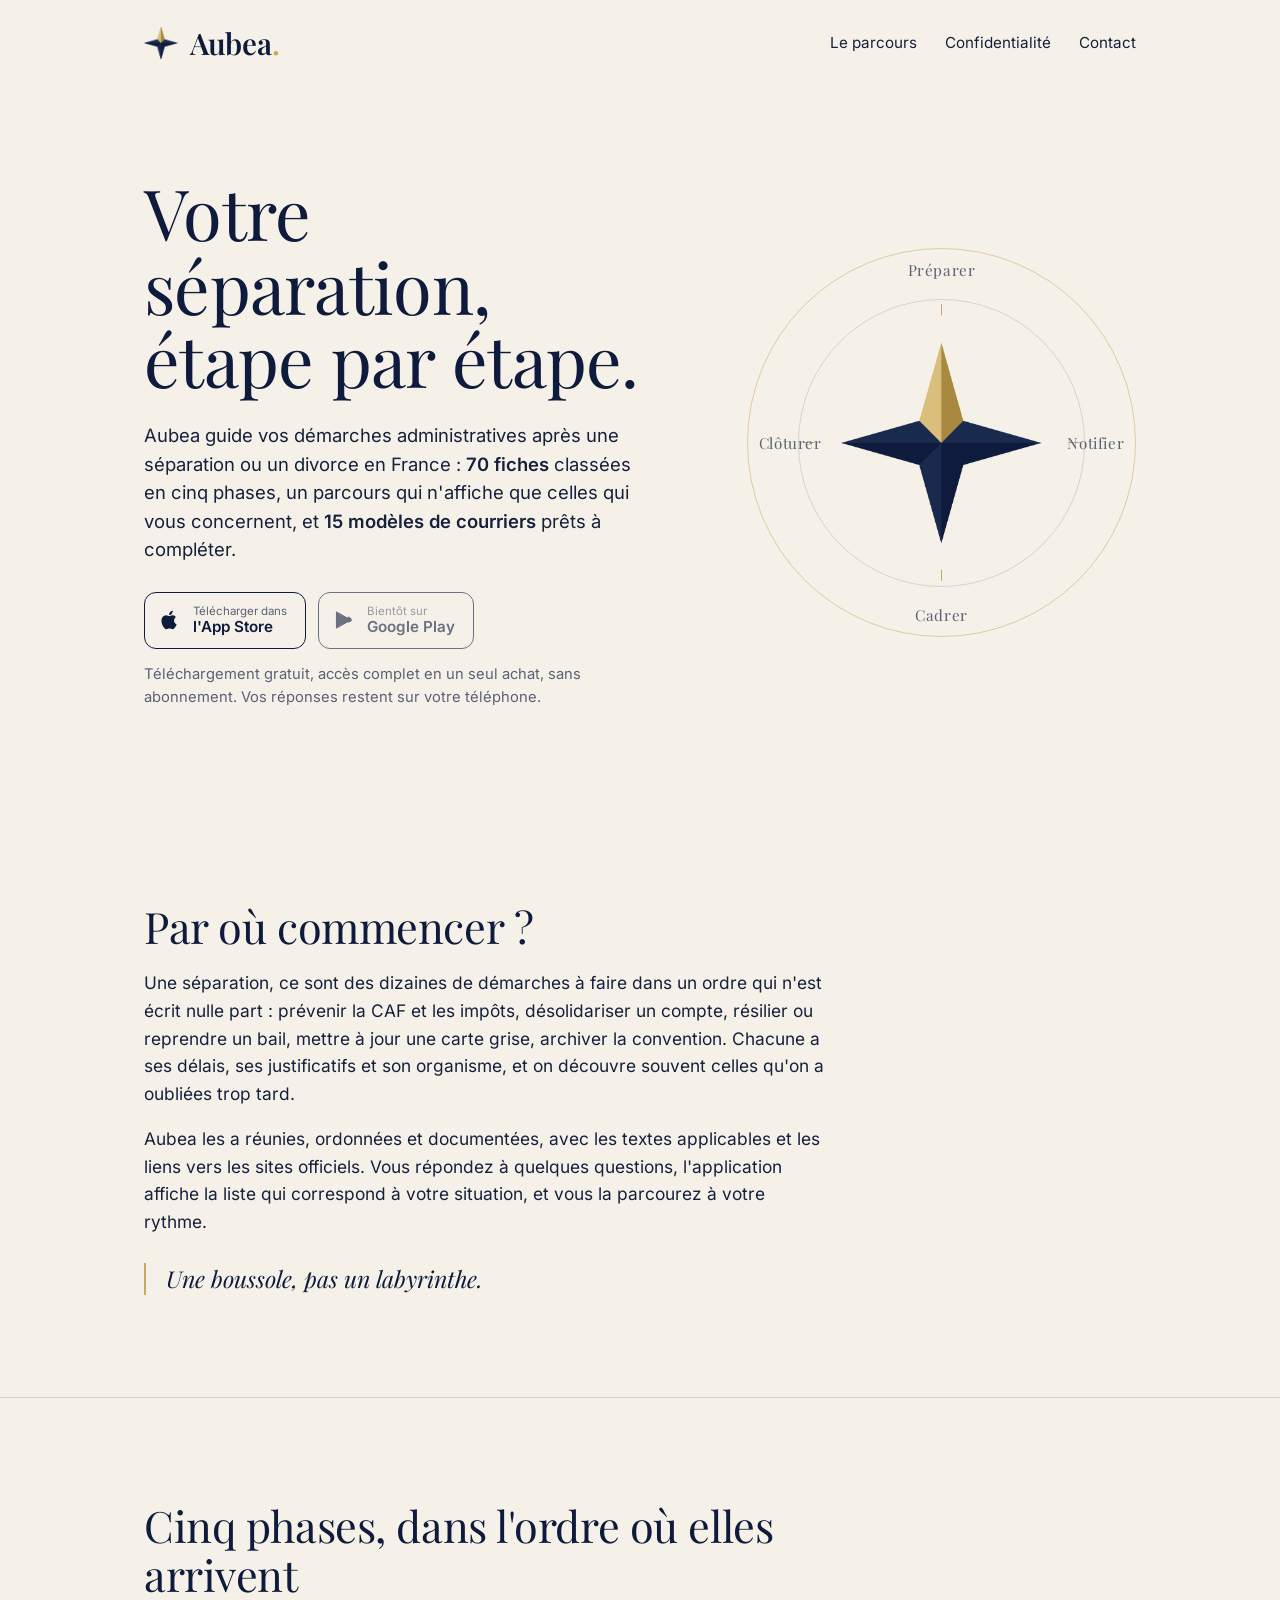
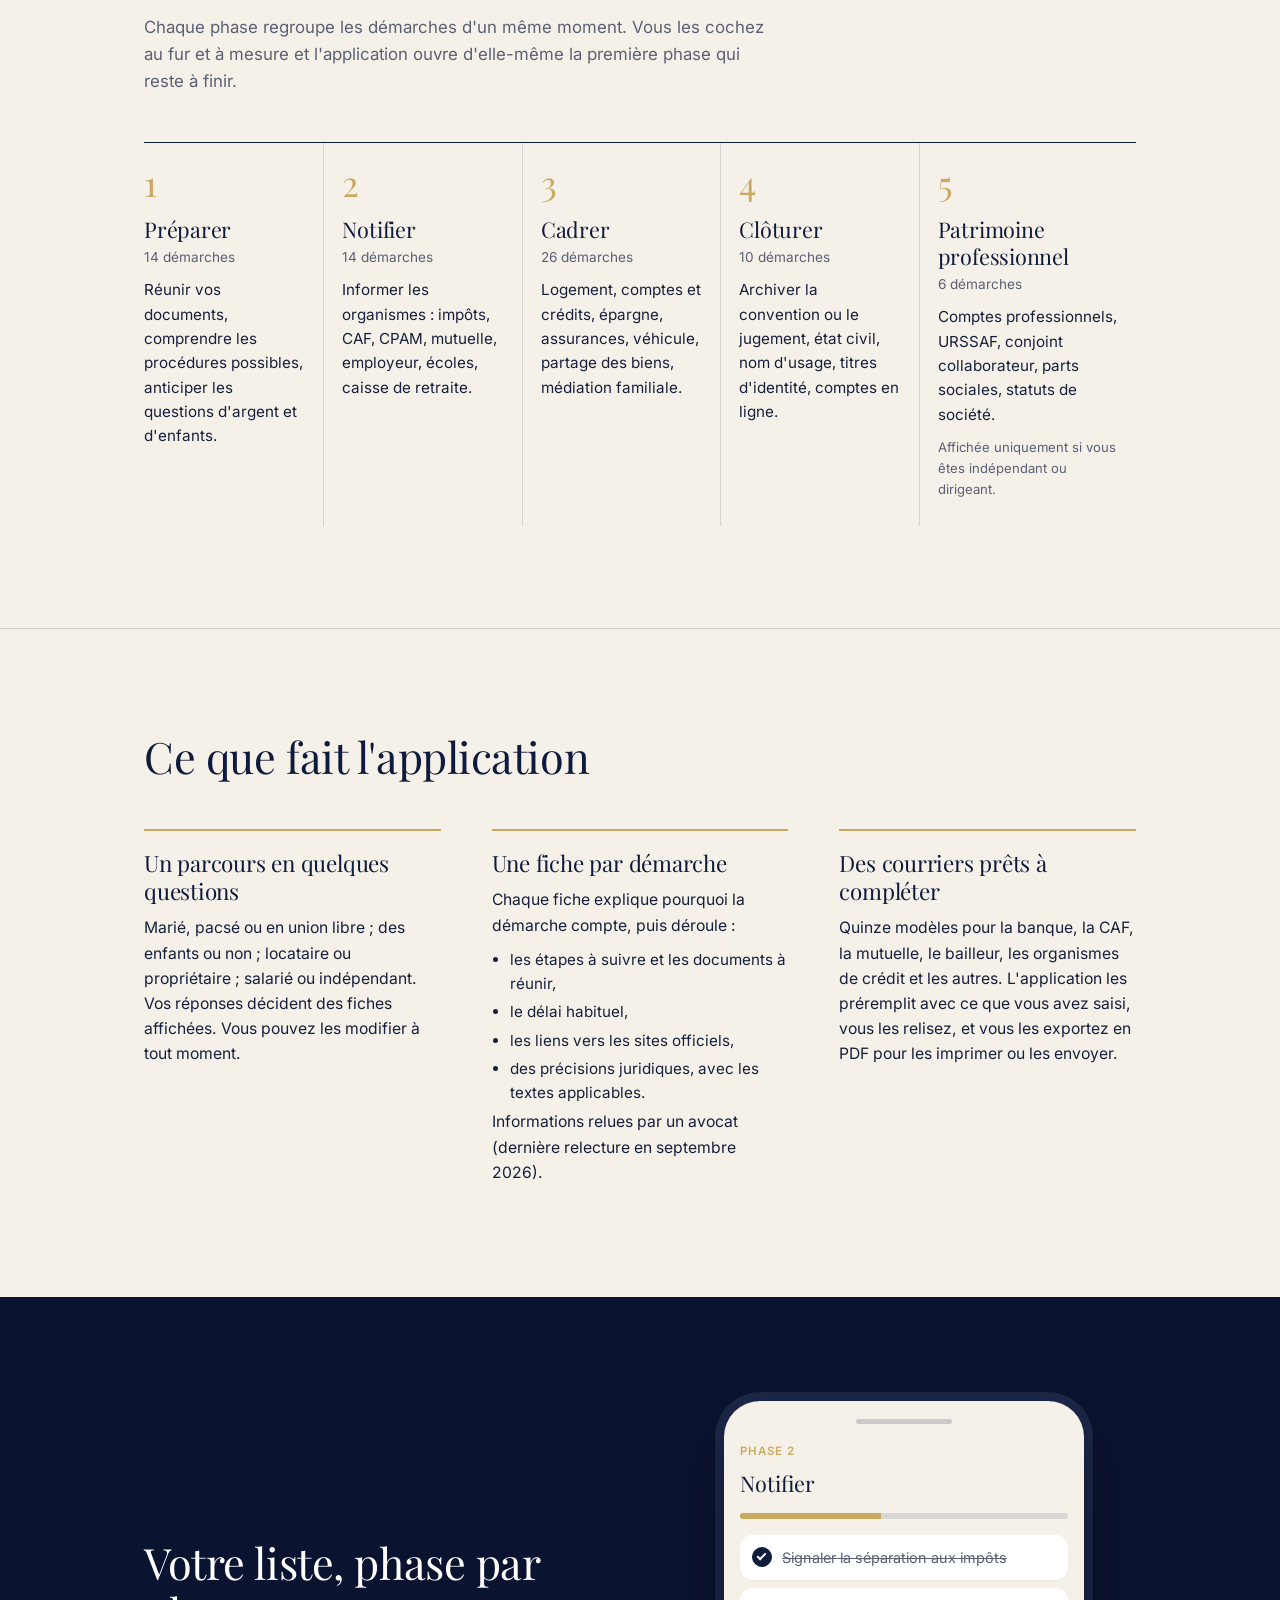
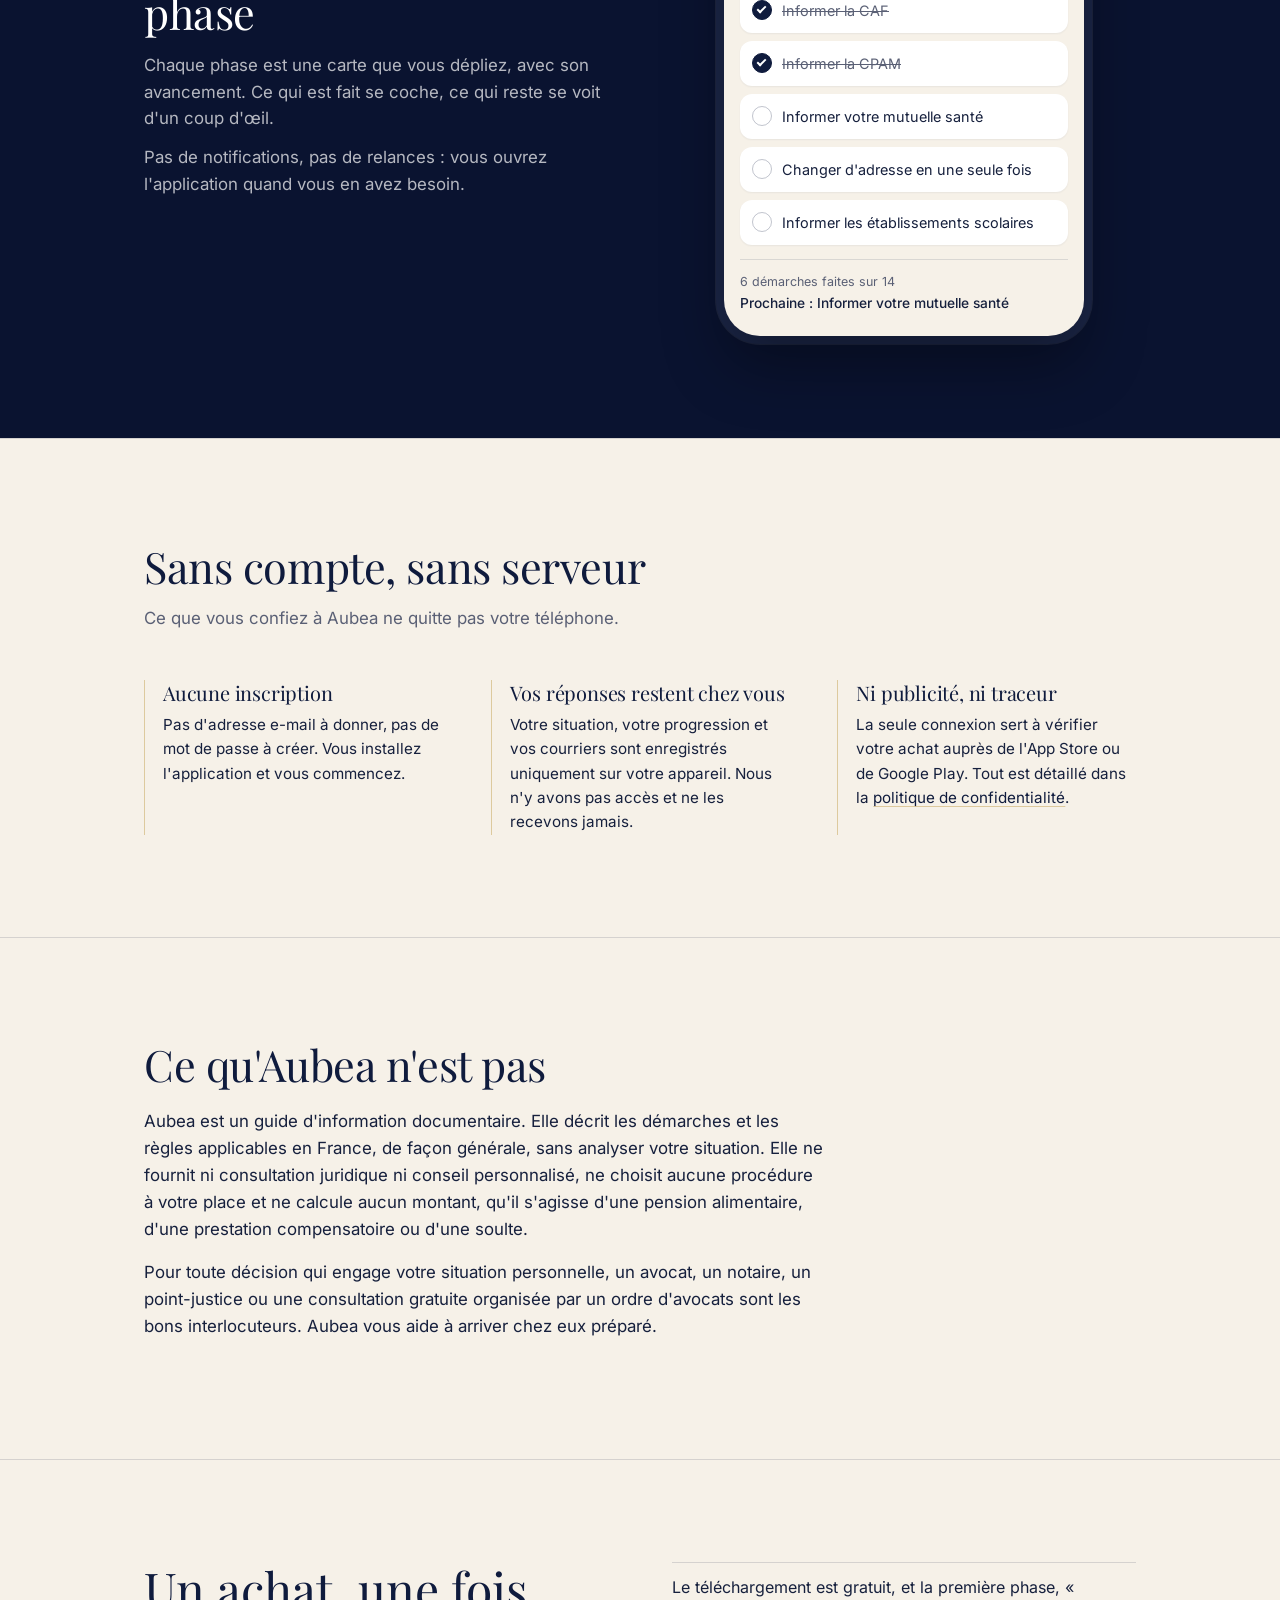
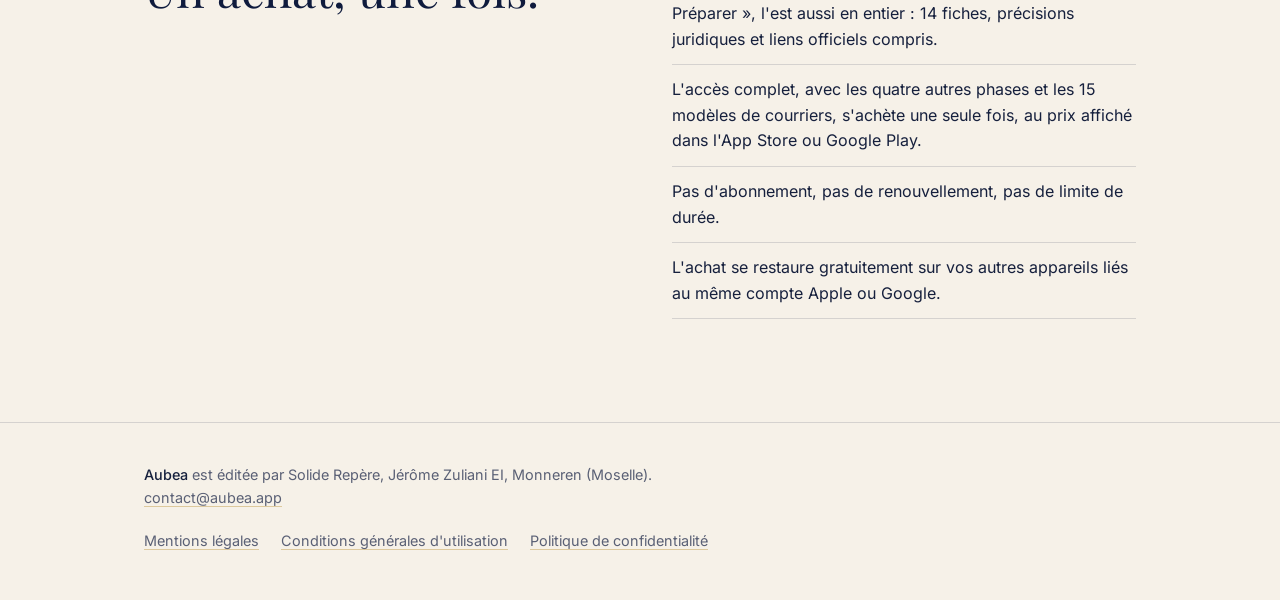
==== commit 9a616d9d: "Active le bouton App Store sur la page d'accueil" ====
--- a/index.html
+++ b/index.html
@@ -36,9 +36,9 @@
       <h1>Votre séparation, étape par étape.</h1>
       <p class="lead">Aubea guide vos démarches administratives après une séparation ou un divorce en France : <strong>70 fiches</strong> classées en cinq phases, un parcours qui n'affiche que celles qui vous concernent, et <strong>15 modèles de courriers</strong> prêts à compléter.</p>
       <div class="store-row">
-        <a class="store" href="#" aria-disabled="true" tabindex="-1">
+        <a class="store" href="https://apps.apple.com/fr/app/id6779103468" target="_blank" rel="noopener">
           <svg viewBox="0 0 24 24" aria-hidden="true"><path fill="currentColor" d="M16.4 12.6c0-2.5 2-3.7 2.1-3.8-1.2-1.7-3-1.9-3.6-2-1.5-.2-3 .9-3.8.9-.8 0-2-.9-3.3-.9-1.7 0-3.3 1-4.2 2.5-1.8 3.1-.5 7.7 1.3 10.2.9 1.2 1.9 2.6 3.2 2.6 1.3-.1 1.8-.8 3.3-.8s2 .8 3.3.8c1.4 0 2.3-1.3 3.1-2.5 1-1.4 1.4-2.8 1.4-2.9 0 0-2.8-1.1-2.8-4.1zM14 5.2c.7-.8 1.1-2 1-3.2-1 0-2.2.7-2.9 1.5-.6.7-1.2 1.9-1 3.1 1.1.1 2.2-.6 2.9-1.4z"/></svg>
-          <span><small>Bientôt sur</small><b>l'App Store</b></span>
+          <span><small>Télécharger dans</small><b>l'App Store</b></span>
         </a>
         <a class="store" href="#" aria-disabled="true" tabindex="-1">
           <svg viewBox="0 0 24 24" aria-hidden="true"><path fill="currentColor" d="M3.6 2.4c-.3.3-.4.7-.4 1.2v16.8c0 .5.1.9.4 1.2l9.3-9.6-9.3-9.6zm10.4 10.7 3-3.1L5.6 3.5c-.4-.2-.8-.3-1.1-.2l9.5 9.8zm0-2.2L4.5 20.7c.3.1.7 0 1.1-.2L17 14l-3-3.1zm5.9-.9-3-1.7-3.3 3.4 3.3 3.4 3-1.7c1-.6 1-1.9 0-2.4z"/></svg>
@@ -206,4 +206,4 @@
 </footer>
 
 </body>
-</html>
+</html>
--- a/style.css
+++ b/style.css
@@ -50,17 +50,17 @@
 .wrap { max-width: 1120px; margin: 0 auto; padding-inline: var(--gutter); }
 
 /* ─── En-tête ─── */
-.site-header { padding: 22px 0; }
+.site-header { padding: 26px 0; }
 .site-header .wrap { display: flex; align-items: center; justify-content: space-between; gap: 24px; }
-.brand { display: inline-flex; align-items: center; gap: 10px; text-decoration: none; color: var(--navy); }
-.brand img { width: 26px; height: 26px; }
-.brand span { font-family: var(--serif); font-size: 1.45rem; font-weight: 600; letter-spacing: -0.01em; }
+.brand { display: inline-flex; align-items: center; gap: 12px; text-decoration: none; color: var(--navy); }
+.brand img { width: 34px; height: 34px; }
+.brand span { font-family: var(--serif); font-size: 1.85rem; font-weight: 600; letter-spacing: -0.01em; line-height: 1; }
 .brand span::after { content: "."; color: var(--gold); }
 .site-nav { display: flex; gap: 28px; font-size: 0.95rem; }
 .site-nav a { text-decoration: none; color: var(--ink); }
 .site-nav a:hover { color: var(--navy); text-decoration: underline; }
 .site-nav a { white-space: nowrap; }
-@media (max-width: 560px) { .site-nav { gap: 16px; font-size: 0.9rem; } .site-nav a:first-child { display: none; } }
+@media (max-width: 560px) { .site-nav { gap: 16px; font-size: 0.9rem; } .site-nav a:first-child { display: none; } .brand img { width: 28px; height: 28px; } .brand span { font-size: 1.5rem; } }
 
 /* ─── Hero ─── */
 .hero { padding: clamp(32px, 7vw, 96px) 0 clamp(40px, 7vw, 96px); }
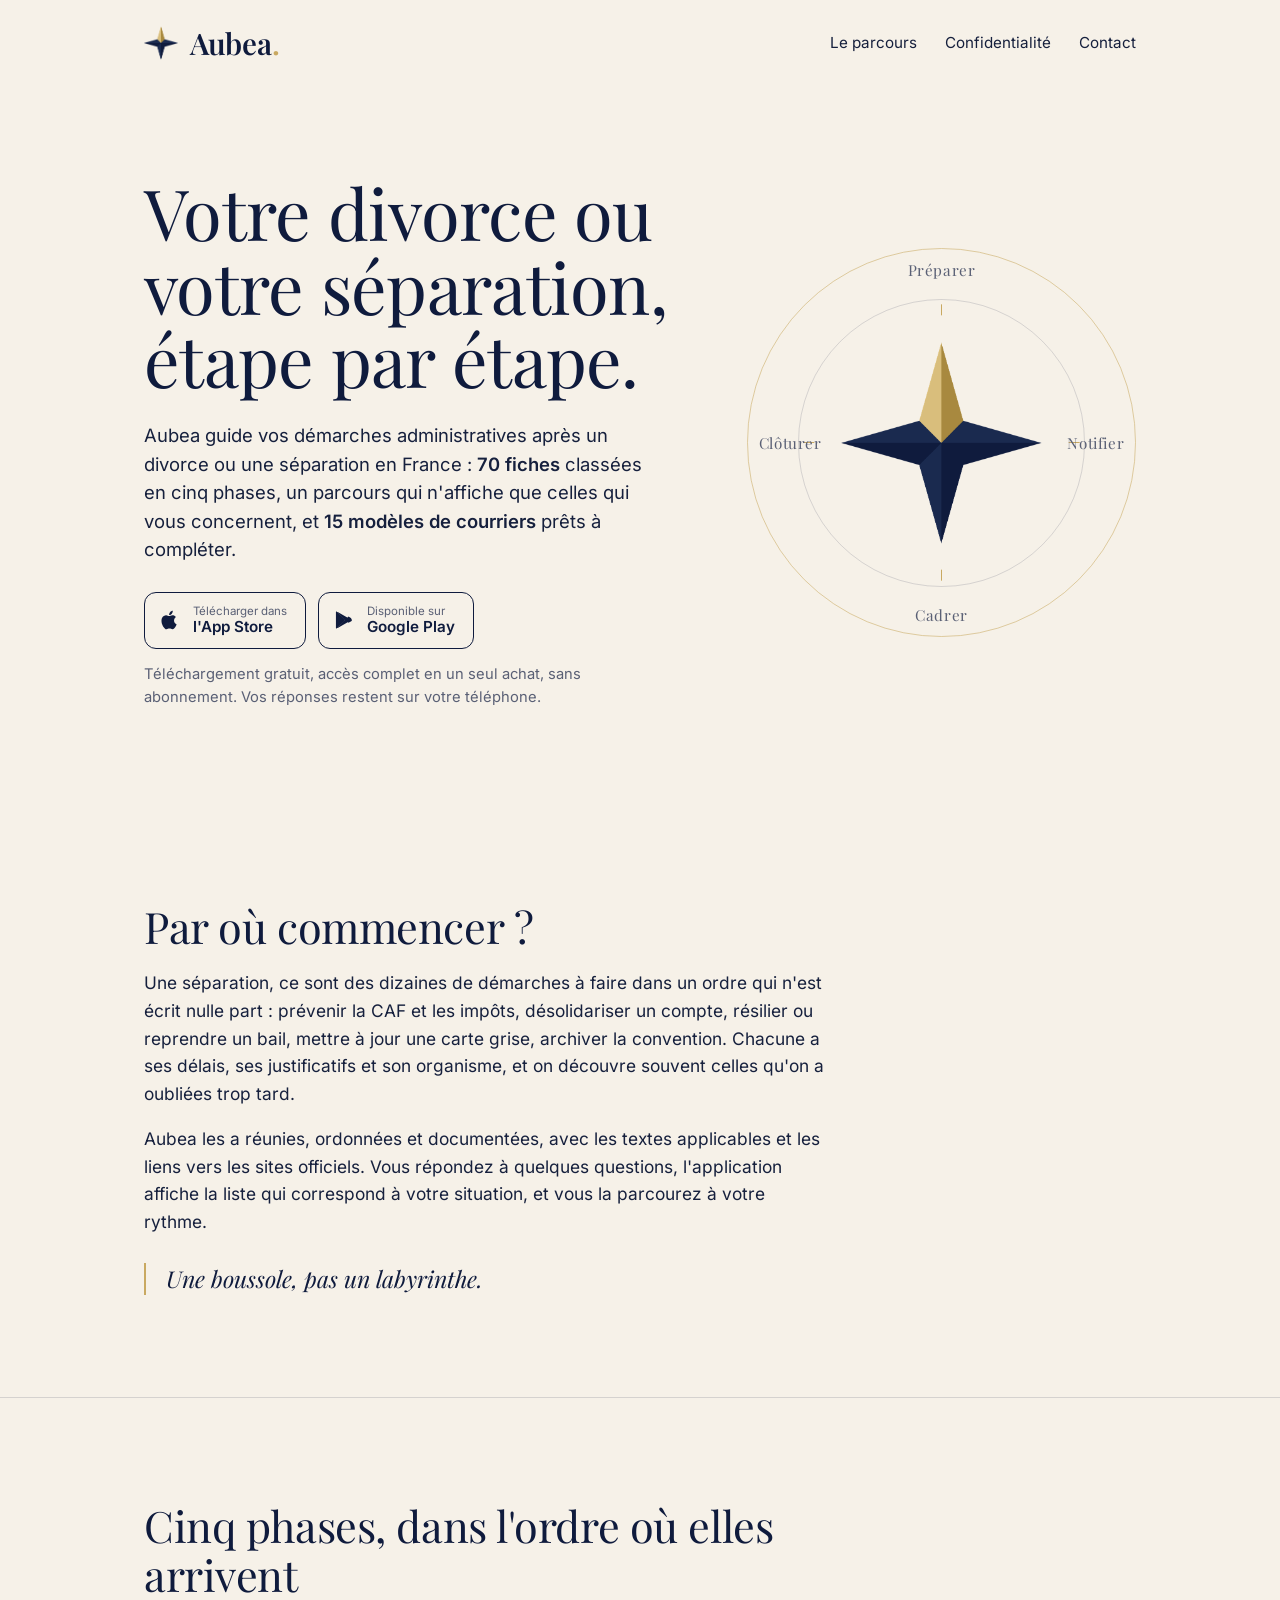
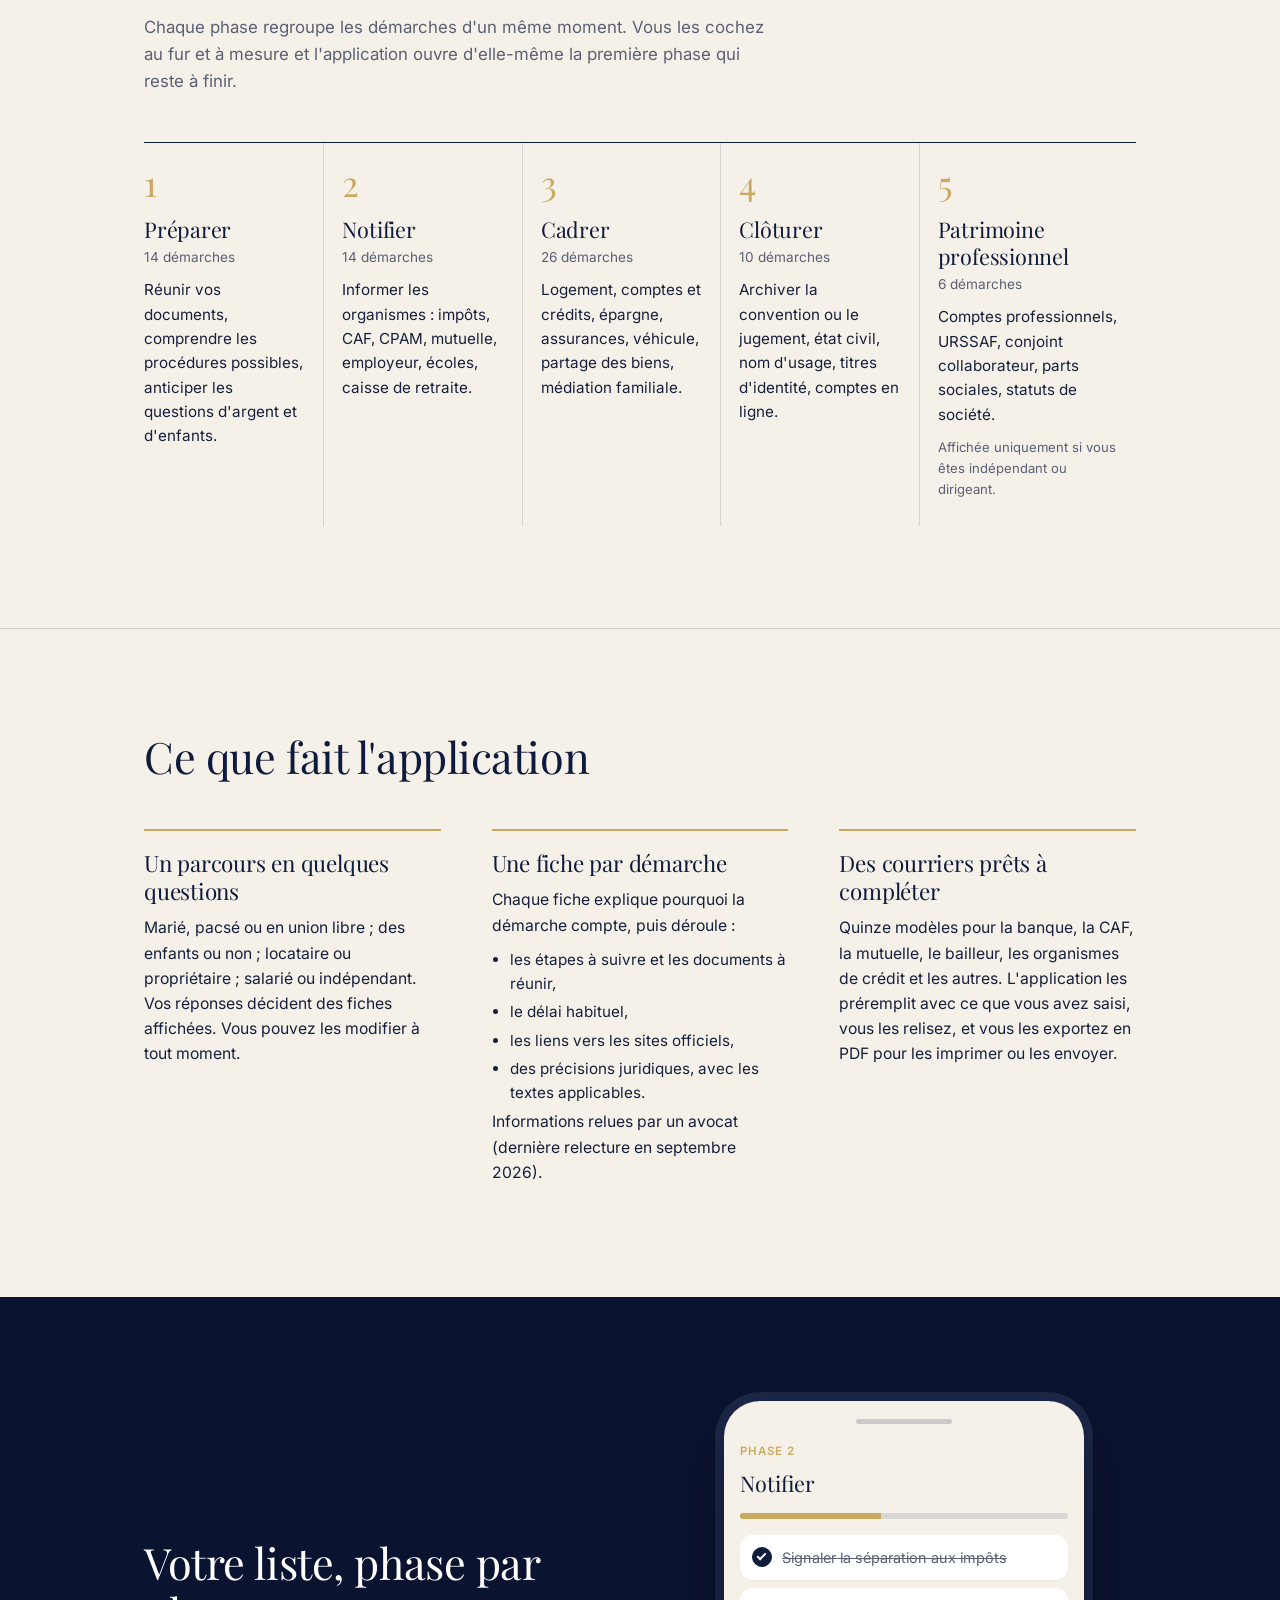
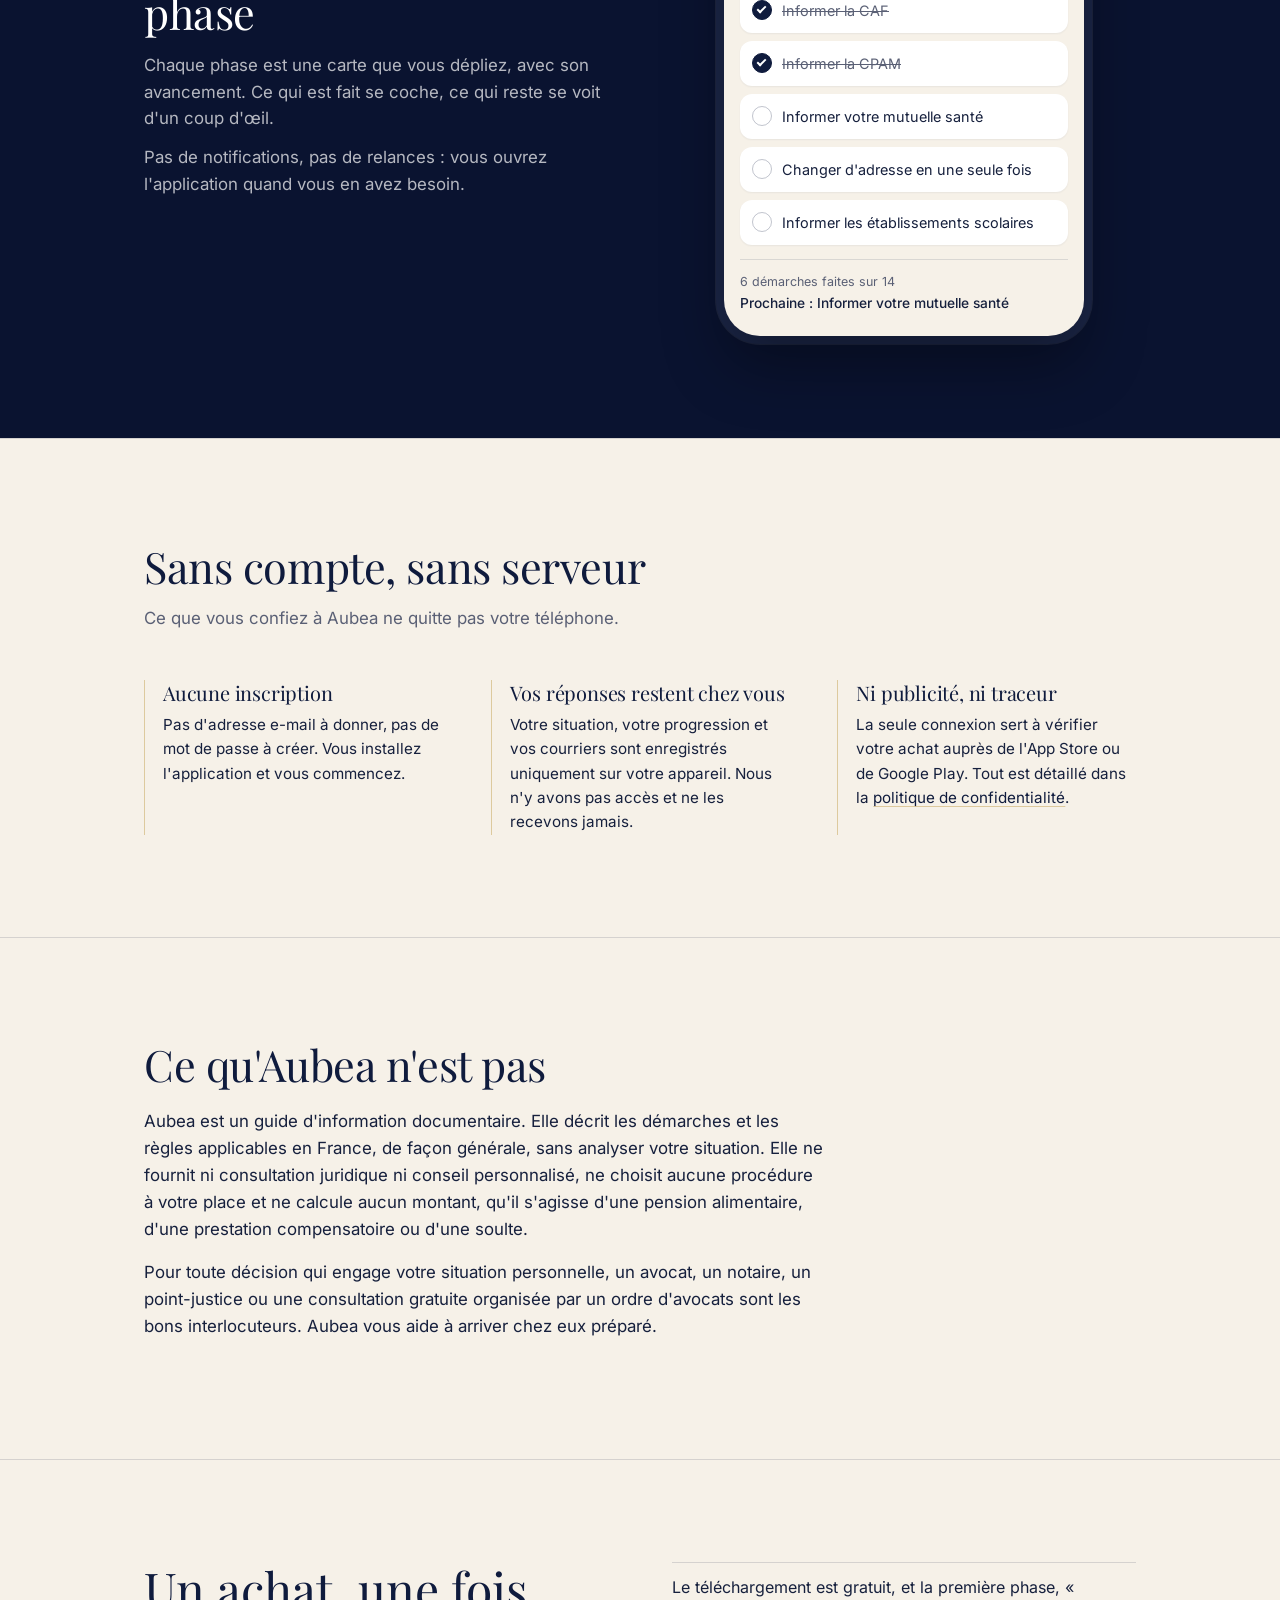
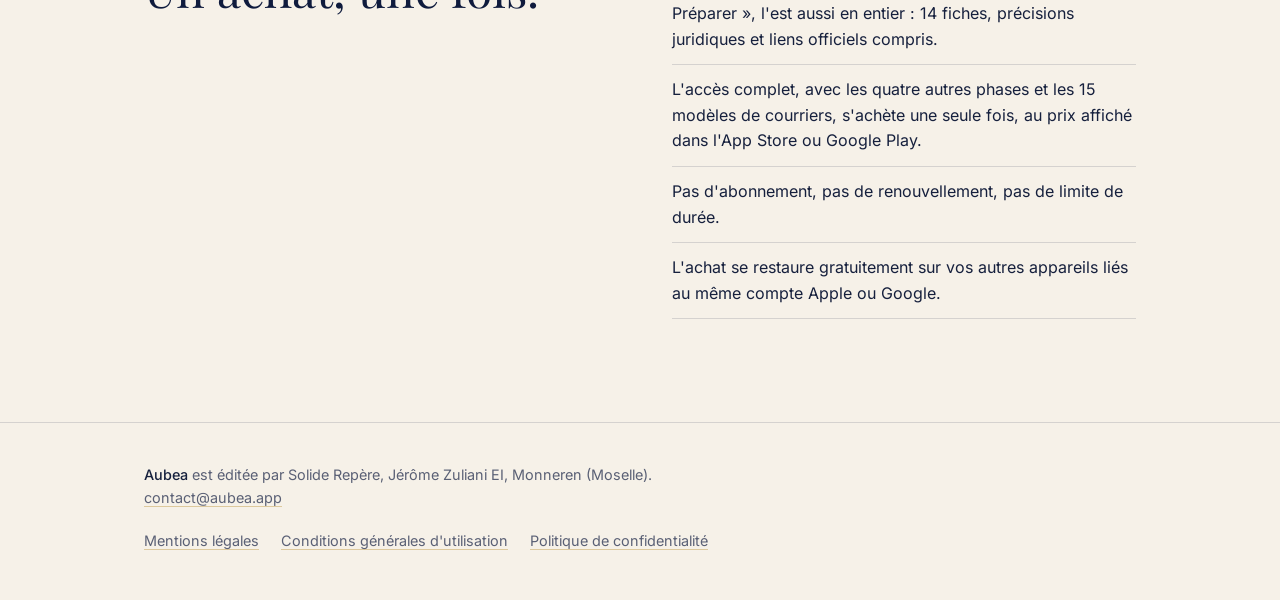
==== commit 512668cf: "Textes légaux 1.3, nom Divorce et séparation, lien Google Play Co-Authored-By: Claude Fable 5.1 <nor" ====
--- a/index.html
+++ b/index.html
@@ -3,12 +3,13 @@
 <head>
   <meta charset="utf-8">
   <meta name="viewport" content="width=device-width, initial-scale=1">
-  <title>Aubea — Vos démarches de séparation et de divorce, étape par étape</title>
-  <meta name="description" content="Aubea est une application mobile qui guide vos démarches administratives après une séparation ou un divorce en France : 70 fiches en cinq phases, un parcours adapté à votre situation, 15 modèles de courriers. Sans compte, sans serveur.">
+  <title>Aubea – Divorce et séparation : vos démarches, étape par étape</title>
+  <meta name="description" content="Aubea est une application mobile qui guide vos démarches administratives après un divorce ou une séparation en France : 70 fiches en cinq phases, un parcours adapté à votre situation, 15 modèles de courriers. Sans compte, sans serveur.">
   <link rel="canonical" href="https://aubea.app/">
-  <link rel="icon" href="images/favicon.png" type="image/png">
-  <link rel="apple-touch-icon" href="images/apple-touch-icon.png">
-  <meta property="og:title" content="Aubea — Vos démarches de séparation, étape par étape">
+  <link rel="icon" href="/favicon.ico" sizes="any">
+  <link rel="icon" href="/images/favicon.png" type="image/png" sizes="192x192">
+  <link rel="apple-touch-icon" href="/images/apple-touch-icon.png">
+  <meta property="og:title" content="Aubea – Divorce et séparation : vos démarches, étape par étape">
   <meta property="og:description" content="70 fiches, cinq phases, 15 modèles de courriers. Vos réponses restent sur votre téléphone.">
   <meta property="og:url" content="https://aubea.app/">
   <meta property="og:image" content="https://aubea.app/images/apple-touch-icon.png">
@@ -33,16 +34,16 @@
 <section class="hero">
   <div class="wrap">
     <div class="hero-copy">
-      <h1>Votre séparation, étape par étape.</h1>
-      <p class="lead">Aubea guide vos démarches administratives après une séparation ou un divorce en France : <strong>70 fiches</strong> classées en cinq phases, un parcours qui n'affiche que celles qui vous concernent, et <strong>15 modèles de courriers</strong> prêts à compléter.</p>
+      <h1>Votre divorce ou votre séparation, étape par étape.</h1>
+      <p class="lead">Aubea guide vos démarches administratives après un divorce ou une séparation en France : <strong>70 fiches</strong> classées en cinq phases, un parcours qui n'affiche que celles qui vous concernent, et <strong>15 modèles de courriers</strong> prêts à compléter.</p>
       <div class="store-row">
         <a class="store" href="https://apps.apple.com/fr/app/id6779103468" target="_blank" rel="noopener">
           <svg viewBox="0 0 24 24" aria-hidden="true"><path fill="currentColor" d="M16.4 12.6c0-2.5 2-3.7 2.1-3.8-1.2-1.7-3-1.9-3.6-2-1.5-.2-3 .9-3.8.9-.8 0-2-.9-3.3-.9-1.7 0-3.3 1-4.2 2.5-1.8 3.1-.5 7.7 1.3 10.2.9 1.2 1.9 2.6 3.2 2.6 1.3-.1 1.8-.8 3.3-.8s2 .8 3.3.8c1.4 0 2.3-1.3 3.1-2.5 1-1.4 1.4-2.8 1.4-2.9 0 0-2.8-1.1-2.8-4.1zM14 5.2c.7-.8 1.1-2 1-3.2-1 0-2.2.7-2.9 1.5-.6.7-1.2 1.9-1 3.1 1.1.1 2.2-.6 2.9-1.4z"/></svg>
           <span><small>Télécharger dans</small><b>l'App Store</b></span>
         </a>
-        <a class="store" href="#" aria-disabled="true" tabindex="-1">
+        <a class="store" href="https://play.google.com/store/apps/details?id=com.aubea" target="_blank" rel="noopener">
           <svg viewBox="0 0 24 24" aria-hidden="true"><path fill="currentColor" d="M3.6 2.4c-.3.3-.4.7-.4 1.2v16.8c0 .5.1.9.4 1.2l9.3-9.6-9.3-9.6zm10.4 10.7 3-3.1L5.6 3.5c-.4-.2-.8-.3-1.1-.2l9.5 9.8zm0-2.2L4.5 20.7c.3.1.7 0 1.1-.2L17 14l-3-3.1zm5.9-.9-3-1.7-3.3 3.4 3.3 3.4 3-1.7c1-.6 1-1.9 0-2.4z"/></svg>
-          <span><small>Bientôt sur</small><b>Google Play</b></span>
+          <span><small>Disponible sur</small><b>Google Play</b></span>
         </a>
       </div>
       <p class="hero-note">Téléchargement gratuit, accès complet en un seul achat, sans abonnement. Vos réponses restent sur votre téléphone.</p>
